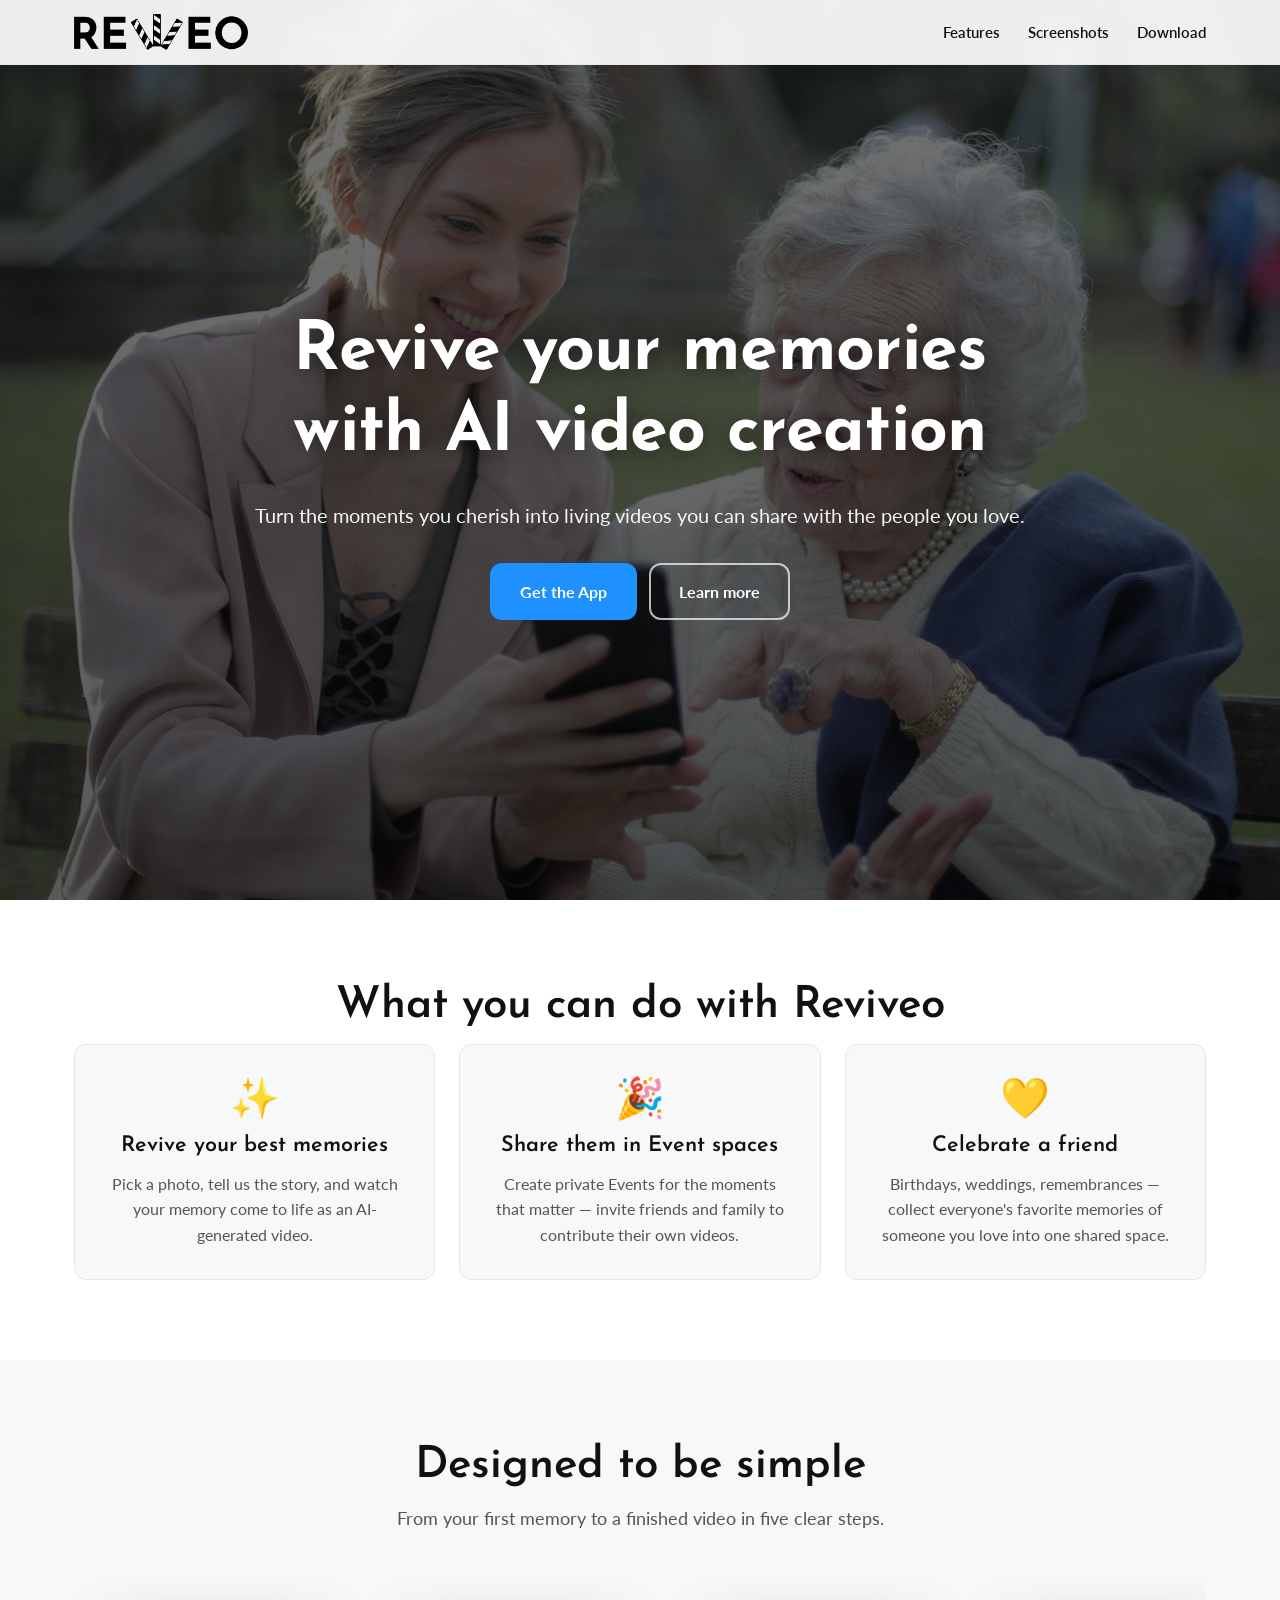
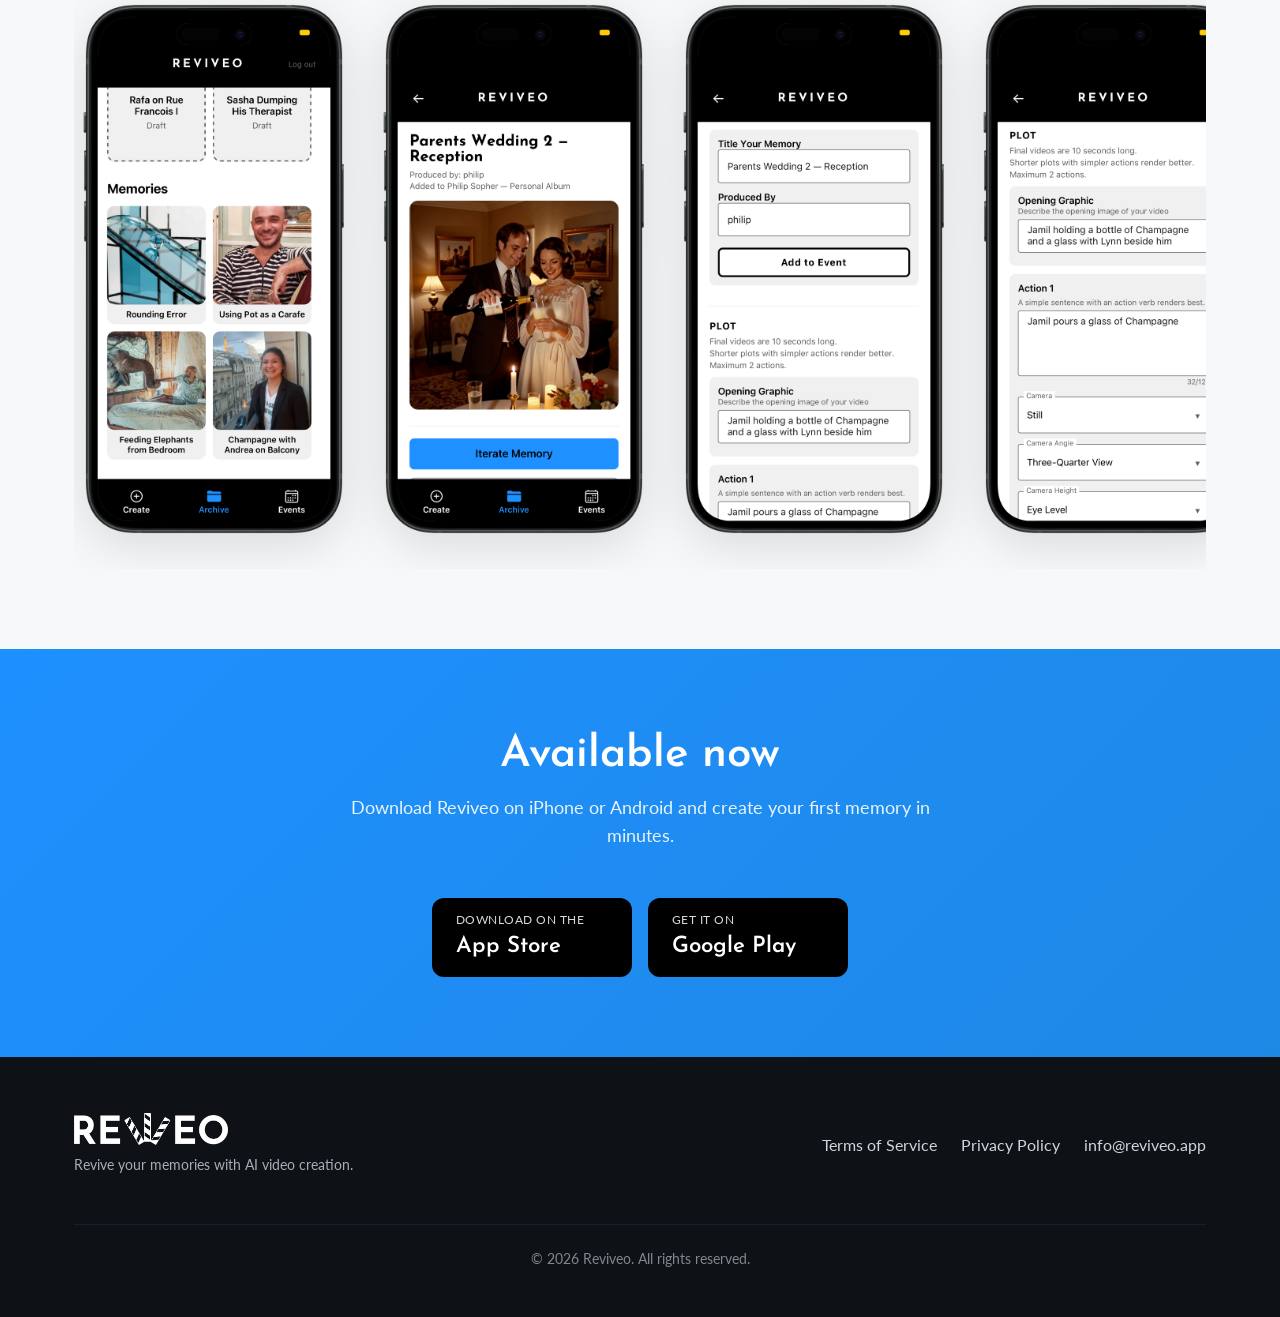
==== index.html @ 284bb41a "Initial site: landing page, Terms of Service, Privacy Policy Hero with 8-image random carousel (10s " ====
<!DOCTYPE html>
<html lang="en">
<head>
  <meta charset="UTF-8" />
  <meta name="viewport" content="width=device-width, initial-scale=1.0" />
  <title>Reviveo — Revive your memories with AI video creation</title>
  <meta name="description" content="Reviveo turns your most treasured memories into AI-generated videos you can share, celebrate, and revisit. Available now on the App Store and Google Play." />
  <meta property="og:title" content="Reviveo — Revive your memories with AI video creation" />
  <meta property="og:description" content="Turn your most treasured memories into AI-generated videos. Share them in Event spaces and celebrate the people who matter." />
  <meta property="og:image" content="https://www.reviveo.app/assets/hero/grandma-bench-2.png" />
  <meta property="og:url" content="https://www.reviveo.app" />
  <meta property="og:type" content="website" />
  <link rel="icon" type="image/png" href="assets/logos/logo-upright-400-t.png" />
  <link rel="preconnect" href="https://fonts.googleapis.com" />
  <link rel="preconnect" href="https://fonts.gstatic.com" crossorigin />
  <link href="https://fonts.googleapis.com/css2?family=Josefin+Sans:wght@400;600;700&family=Lato:wght@300;400;700&display=swap" rel="stylesheet" />
  <link rel="stylesheet" href="styles/main.css" />
</head>
<body>
  <header class="navbar">
    <div class="navbar-inner">
      <a href="/" class="navbar-brand" aria-label="Reviveo home">
        <img src="assets/logos/wordlogo-josefin.png" alt="Reviveo" />
      </a>
      <nav class="navbar-nav" aria-label="Main">
        <a href="#features">Features</a>
        <a href="#screenshots">Screenshots</a>
        <a href="#download">Download</a>
      </nav>
    </div>
  </header>

  <section class="hero" aria-label="Hero">
    <div class="hero-carousel" id="hero-carousel">
      <div class="hero-slide is-active" style="background-image:url('assets/hero/grandma-bench-2.png');"></div>
      <div class="hero-slide" style="background-image:url('assets/hero/grandpa-desk-1.png');"></div>
      <div class="hero-slide" style="background-image:url('assets/hero/glory-days-1.png');"></div>
      <div class="hero-slide" style="background-image:url('assets/hero/friends-watching-phone-2.png');"></div>
      <div class="hero-slide" style="background-image:url('assets/hero/friends-watching-phone-3.png');"></div>
      <div class="hero-slide" style="background-image:url('assets/hero/friends-watching-phone-4.png');"></div>
      <div class="hero-slide" style="background-image:url('assets/hero/friends-watching-phone-5.png');"></div>
      <div class="hero-slide" style="background-image:url('assets/hero/friends-watching-phone-6.png');"></div>
    </div>
    <div class="hero-overlay"></div>
    <div class="hero-content">
      <h1 class="hero-title">Revive your memories with AI video creation</h1>
      <p class="hero-subtitle">Turn the moments you cherish into living videos you can share with the people you love.</p>
      <div class="hero-cta">
        <a href="#download" class="btn btn-primary">Get the App</a>
        <a href="#features" class="btn btn-ghost">Learn more</a>
      </div>
    </div>
  </section>

  <section id="features" class="section features">
    <div class="container">
      <h2 class="section-title">What you can do with Reviveo</h2>
      <ul class="feature-list">
        <li class="feature-card">
          <div class="feature-icon" aria-hidden="true">✨</div>
          <h3>Revive your best memories</h3>
          <p>Pick a photo, tell us the story, and watch your memory come to life as an AI-generated video.</p>
        </li>
        <li class="feature-card">
          <div class="feature-icon" aria-hidden="true">🎉</div>
          <h3>Share them in Event spaces</h3>
          <p>Create private Events for the moments that matter — invite friends and family to contribute their own videos.</p>
        </li>
        <li class="feature-card">
          <div class="feature-icon" aria-hidden="true">💛</div>
          <h3>Celebrate a friend</h3>
          <p>Birthdays, weddings, remembrances — collect everyone's favorite memories of someone you love into one shared space.</p>
        </li>
      </ul>
    </div>
  </section>

  <section id="screenshots" class="section screenshots">
    <div class="container">
      <h2 class="section-title">Designed to be simple</h2>
      <p class="section-lead">From your first memory to a finished video in five clear steps.</p>
      <div class="screenshot-row" aria-label="App screenshots">
        <img src="assets/screenshots/02-archive-memories.png" alt="Archive of finished memories" loading="lazy" />
        <img src="assets/screenshots/06-specific-memory-wedding.png" alt="A specific memory in the archive" loading="lazy" />
        <img src="assets/screenshots/07-step1-title.png" alt="Step 1 — Title your memory" loading="lazy" />
        <img src="assets/screenshots/08-step1-plot.png" alt="Step 1 — Write the plot" loading="lazy" />
        <img src="assets/screenshots/09-step1-characters.png" alt="Step 1 — Add characters" loading="lazy" />
        <img src="assets/screenshots/10-step2-media.png" alt="Step 2 — Add media" loading="lazy" />
        <img src="assets/screenshots/11-step3-style.png" alt="Step 3 — Pick a style" loading="lazy" />
        <img src="assets/screenshots/12-step4-review.png" alt="Step 4 — Review" loading="lazy" />
        <img src="assets/screenshots/13-step4-create.png" alt="Step 4 — Create" loading="lazy" />
        <img src="assets/screenshots/14-step5-success.png" alt="Step 5 — Memory created" loading="lazy" />
        <img src="assets/screenshots/03-events-tab.png" alt="Events tab" loading="lazy" />
        <img src="assets/screenshots/04-inside-event-top.png" alt="Inside an Event" loading="lazy" />
        <img src="assets/screenshots/05-inside-event-videos.png" alt="Inside an Event — videos" loading="lazy" />
        <img src="assets/screenshots/01-archive-drafts.png" alt="Drafts in your archive" loading="lazy" />
      </div>
    </div>
  </section>

  <section id="download" class="section download">
    <div class="container">
      <h2 class="section-title">Available now</h2>
      <p class="section-lead">Download Reviveo on iPhone or Android and create your first memory in minutes.</p>
      <div class="store-buttons">
        <a href="#" class="store-btn" aria-label="Download on the App Store">
          <span class="store-btn-eyebrow">Download on the</span>
          <span class="store-btn-name">App Store</span>
        </a>
        <a href="#" class="store-btn" aria-label="Get it on Google Play">
          <span class="store-btn-eyebrow">Get it on</span>
          <span class="store-btn-name">Google Play</span>
        </a>
      </div>
    </div>
  </section>

  <footer class="footer">
    <div class="container footer-inner">
      <div class="footer-brand">
        <img src="assets/logos/wordlogo-josefin.png" alt="Reviveo" class="footer-logo" />
        <p class="footer-tag">Revive your memories with AI video creation.</p>
      </div>
      <div class="footer-links">
        <a href="terms.html">Terms of Service</a>
        <a href="privacy.html">Privacy Policy</a>
        <a href="mailto:info@reviveo.app">info@reviveo.app</a>
      </div>
      <p class="footer-copy">&copy; <span id="footer-year">2026</span> Reviveo. All rights reserved.</p>
    </div>
  </footer>

  <script src="scripts/carousel.js" defer></script>
</body>
</html>
---- styles/main.css ----
/* ─── Tokens ─────────────────────────────────────────────────────────────── */
:root {
  --color-primary: dodgerblue;
  --color-primary-dark: #1e88e5;
  --color-secondary: #f06292;
  --color-text: #111111;
  --color-muted: #555555;
  --color-bg: #ffffff;
  --color-bg-soft: #f7f8fa;
  --color-border: #e5e7eb;
  --font-body: 'Lato', 'Open Sans', 'Oxygen', 'Raleway', Arial, sans-serif;
  --font-display: 'Josefin Sans', 'Lato', sans-serif;
  --radius: 12px;
  --shadow-sm: 0 1px 2px rgba(0,0,0,.05);
  --shadow-md: 0 8px 24px rgba(0,0,0,.08);
  --max-width: 1180px;
}

/* ─── Reset ──────────────────────────────────────────────────────────────── */
*,
*::before,
*::after {
  box-sizing: border-box;
}
html {
  scroll-behavior: smooth;
}
body {
  margin: 0;
  font-family: var(--font-body);
  font-size: 16px;
  line-height: 1.6;
  color: var(--color-text);
  background: var(--color-bg);
  -webkit-font-smoothing: antialiased;
}
img {
  max-width: 100%;
  display: block;
}
a {
  color: var(--color-primary);
  text-decoration: none;
}
a:hover {
  text-decoration: underline;
}
h1, h2, h3 {
  font-family: var(--font-display);
  font-weight: 600;
  margin: 0 0 .5em;
  line-height: 1.2;
}

/* ─── Layout ─────────────────────────────────────────────────────────────── */
.container {
  width: 100%;
  max-width: var(--max-width);
  margin: 0 auto;
  padding: 0 24px;
}
.section {
  padding: 80px 0;
}
.section-title {
  font-size: clamp(2rem, 4vw, 2.75rem);
  text-align: center;
  margin-bottom: .25em;
}
.section-lead {
  text-align: center;
  font-size: 1.125rem;
  color: var(--color-muted);
  max-width: 640px;
  margin: 0 auto 48px;
}

/* ─── Navbar ─────────────────────────────────────────────────────────────── */
.navbar {
  position: fixed;
  inset: 0 0 auto 0;
  z-index: 50;
  background: rgba(255,255,255,.92);
  backdrop-filter: saturate(180%) blur(8px);
  border-bottom: 1px solid var(--color-border);
}
.navbar-inner {
  max-width: var(--max-width);
  margin: 0 auto;
  padding: 14px 24px;
  display: flex;
  align-items: center;
  justify-content: space-between;
  gap: 24px;
}
.navbar-brand img {
  height: 36px;
  width: auto;
}
.navbar-nav {
  display: flex;
  gap: 28px;
}
.navbar-nav a {
  color: var(--color-text);
  font-weight: 600;
  font-size: .95rem;
}
.navbar-nav a:hover {
  color: var(--color-primary);
  text-decoration: none;
}
@media (max-width: 600px) {
  .navbar-nav { gap: 16px; }
  .navbar-nav a { font-size: .85rem; }
  .navbar-brand img { height: 28px; }
}

/* ─── Hero ───────────────────────────────────────────────────────────────── */
.hero {
  position: relative;
  min-height: 100vh;
  display: flex;
  align-items: center;
  justify-content: center;
  overflow: hidden;
  color: #fff;
  text-align: center;
  padding: 96px 24px 64px;
}
.hero-carousel {
  position: absolute;
  inset: 0;
  z-index: 0;
}
.hero-slide {
  position: absolute;
  inset: 0;
  background-size: cover;
  background-position: center;
  background-repeat: no-repeat;
  opacity: 0;
  transition: opacity 1.2s ease-in-out;
}
.hero-slide.is-active {
  opacity: 1;
}
.hero-overlay {
  position: absolute;
  inset: 0;
  z-index: 1;
  background: linear-gradient(180deg, rgba(0,0,0,.55) 0%, rgba(0,0,0,.65) 100%);
}
.hero-content {
  position: relative;
  z-index: 2;
  max-width: 820px;
}
.hero-title {
  font-family: var(--font-display);
  font-size: clamp(2.25rem, 6vw, 4.25rem);
  font-weight: 700;
  letter-spacing: -.01em;
  margin: 0 0 24px;
  text-shadow: 0 2px 24px rgba(0,0,0,.5);
}
.hero-subtitle {
  font-size: clamp(1rem, 2vw, 1.25rem);
  margin: 0 0 32px;
  opacity: .95;
}
.hero-cta {
  display: flex;
  gap: 12px;
  justify-content: center;
  flex-wrap: wrap;
}

/* ─── Buttons ────────────────────────────────────────────────────────────── */
.btn {
  display: inline-block;
  padding: 14px 28px;
  border-radius: var(--radius);
  font-weight: 700;
  font-size: 1rem;
  border: 2px solid transparent;
  cursor: pointer;
  transition: transform .15s ease, background .15s ease, color .15s ease;
}
.btn:hover {
  text-decoration: none;
  transform: translateY(-1px);
}
.btn-primary {
  background: var(--color-primary);
  color: #fff;
}
.btn-primary:hover {
  background: var(--color-primary-dark);
}
.btn-ghost {
  background: transparent;
  color: #fff;
  border-color: rgba(255,255,255,.7);
}
.btn-ghost:hover {
  background: rgba(255,255,255,.1);
}

/* ─── Features ───────────────────────────────────────────────────────────── */
.features {
  background: var(--color-bg);
}
.feature-list {
  list-style: none;
  padding: 0;
  margin: 0;
  display: grid;
  grid-template-columns: repeat(auto-fit, minmax(260px, 1fr));
  gap: 24px;
}
.feature-card {
  background: var(--color-bg-soft);
  border: 1px solid var(--color-border);
  border-radius: var(--radius);
  padding: 32px 28px;
  text-align: center;
  transition: transform .2s ease, box-shadow .2s ease;
}
.feature-card:hover {
  transform: translateY(-2px);
  box-shadow: var(--shadow-md);
}
.feature-icon {
  font-size: 2.5rem;
  line-height: 1;
  margin-bottom: 16px;
}
.feature-card h3 {
  font-size: 1.35rem;
  margin-bottom: 12px;
}
.feature-card p {
  color: var(--color-muted);
  margin: 0;
}

/* ─── Screenshots ────────────────────────────────────────────────────────── */
.screenshots {
  background: var(--color-bg-soft);
}
.screenshot-row {
  display: flex;
  gap: 20px;
  overflow-x: auto;
  padding: 12px 4px 24px;
  scroll-snap-type: x mandatory;
  -webkit-overflow-scrolling: touch;
}
.screenshot-row img {
  flex: 0 0 auto;
  width: clamp(220px, 30vw, 280px);
  height: auto;
  scroll-snap-align: start;
  border-radius: 24px;
  filter: drop-shadow(0 12px 24px rgba(0,0,0,.12));
}

/* ─── Download ───────────────────────────────────────────────────────────── */
.download {
  background: linear-gradient(135deg, dodgerblue 0%, #1e88e5 100%);
  color: #fff;
}
.download .section-title,
.download .section-lead {
  color: #fff;
}
.download .section-lead {
  opacity: .9;
}
.store-buttons {
  display: flex;
  gap: 16px;
  justify-content: center;
  flex-wrap: wrap;
}
.store-btn {
  display: inline-flex;
  flex-direction: column;
  align-items: flex-start;
  background: #000;
  color: #fff;
  padding: 12px 24px;
  border-radius: var(--radius);
  min-width: 200px;
  transition: transform .15s ease, background .15s ease;
}
.store-btn:hover {
  background: #1a1a1a;
  transform: translateY(-1px);
  text-decoration: none;
}
.store-btn-eyebrow {
  font-size: .75rem;
  text-transform: uppercase;
  letter-spacing: .04em;
  opacity: .85;
}
.store-btn-name {
  font-family: var(--font-display);
  font-size: 1.4rem;
  font-weight: 600;
}

/* ─── Footer ─────────────────────────────────────────────────────────────── */
.footer {
  background: #0e1116;
  color: #d1d5db;
  padding: 56px 0 32px;
}
.footer a {
  color: #d1d5db;
}
.footer-inner {
  display: flex;
  flex-wrap: wrap;
  gap: 24px;
  align-items: center;
  justify-content: space-between;
}
.footer-brand {
  flex: 1 1 240px;
}
.footer-logo {
  height: 32px;
  width: auto;
  filter: brightness(0) invert(1);
  margin-bottom: 8px;
}
.footer-tag {
  margin: 0;
  font-size: .9rem;
  opacity: .8;
}
.footer-links {
  display: flex;
  gap: 24px;
  flex-wrap: wrap;
}
.footer-links a:hover {
  color: #fff;
}
.footer-copy {
  flex: 1 1 100%;
  text-align: center;
  font-size: .85rem;
  opacity: .6;
  margin-top: 24px;
  border-top: 1px solid #1f2937;
  padding-top: 24px;
}

/* ─── Legal pages ────────────────────────────────────────────────────────── */
.legal {
  padding-top: 120px;
  padding-bottom: 80px;
  background: var(--color-bg);
}
.legal-content {
  max-width: 760px;
  margin: 0 auto;
  padding: 0 24px;
}
.legal-content h1 {
  font-size: clamp(2rem, 4vw, 2.5rem);
  margin-bottom: 8px;
}
.legal-content .legal-meta {
  color: var(--color-muted);
  margin-bottom: 32px;
  font-size: .95rem;
}
.legal-content h2 {
  font-size: 1.5rem;
  margin-top: 36px;
  margin-bottom: 12px;
}
.legal-content h3 {
  font-size: 1.15rem;
  margin-top: 24px;
  margin-bottom: 8px;
  font-weight: 600;
}
.legal-content p,
.legal-content li {
  font-size: 1rem;
  line-height: 1.7;
  color: #1f2937;
}
.legal-content ul {
  padding-left: 24px;
}
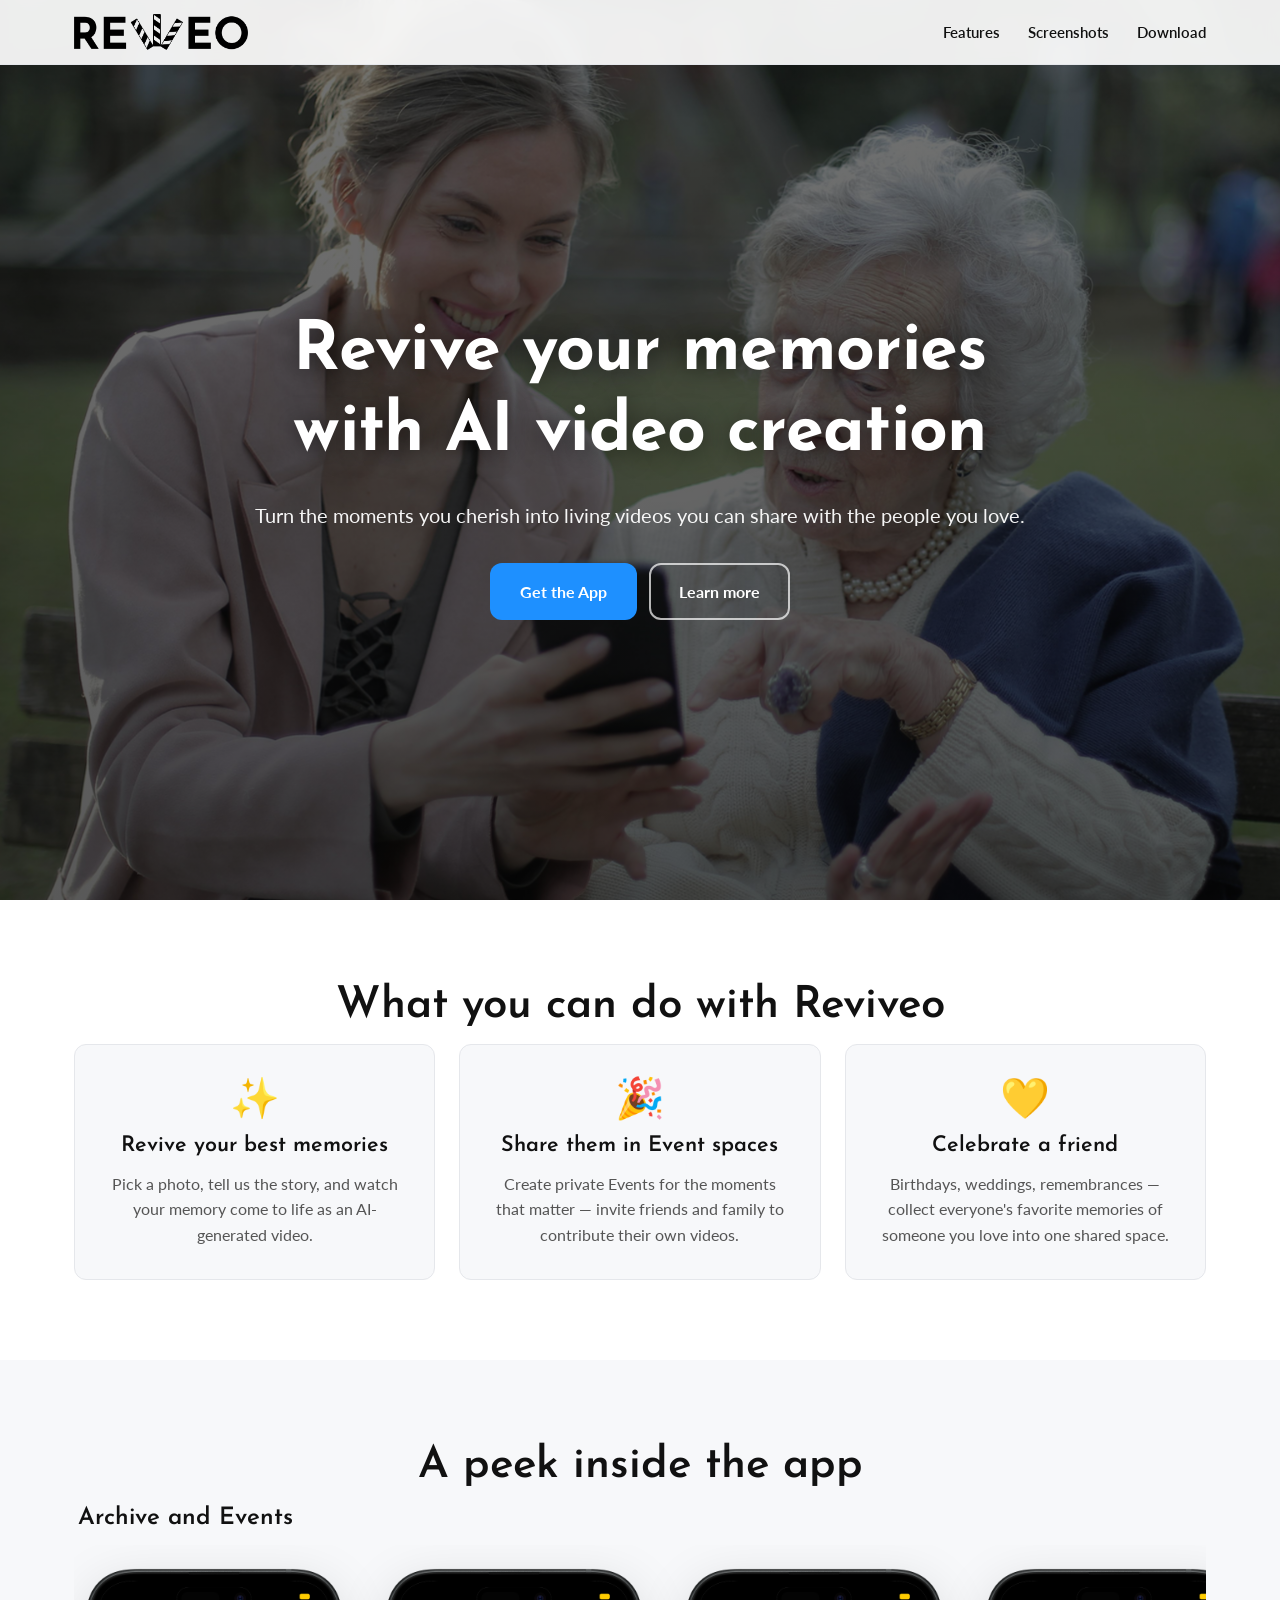
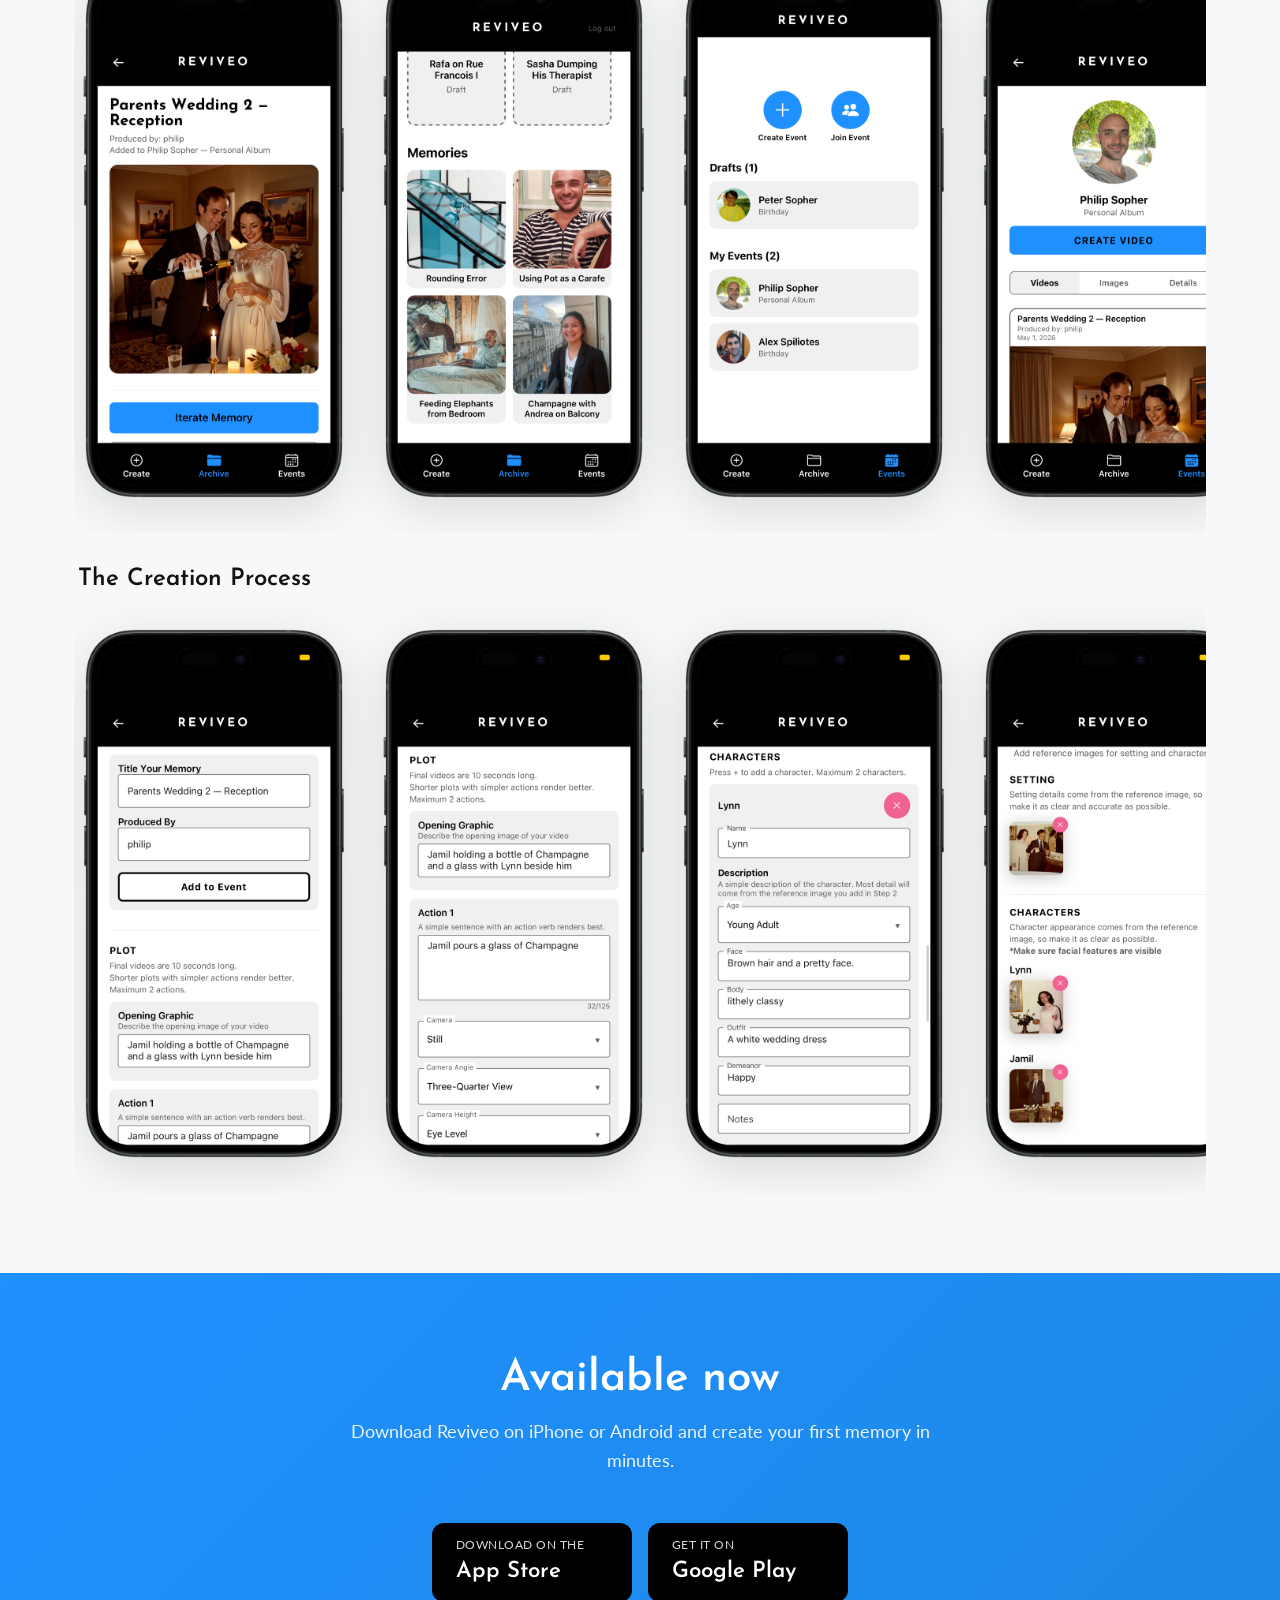
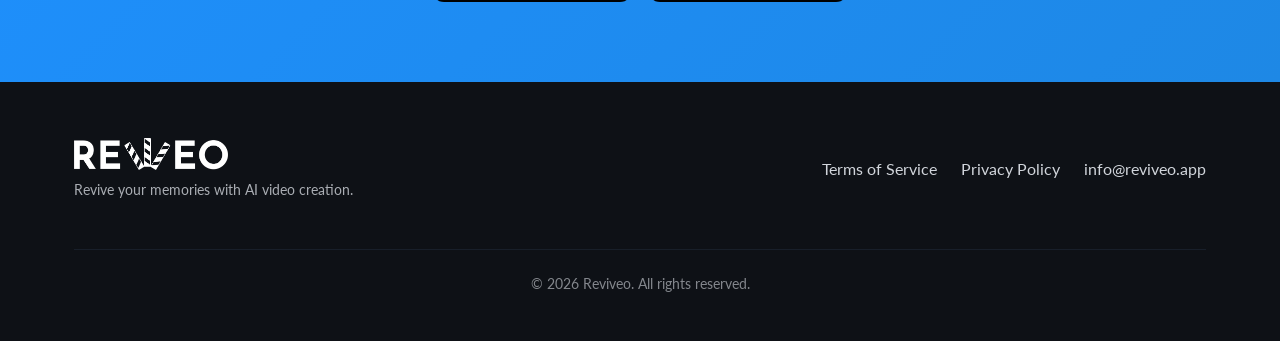
==== commit 89a4ee2a: "Split screenshots into two titled rows Top row "Archive and Events" (5 shots), bottom row "The Creat" ====
--- a/index.html
+++ b/index.html
@@ -10,7 +10,7 @@
   <meta property="og:image" content="https://www.reviveo.app/assets/hero/grandma-bench-2.png" />
   <meta property="og:url" content="https://www.reviveo.app" />
   <meta property="og:type" content="website" />
-  <link rel="icon" type="image/png" href="assets/logos/logo-upright-400-t.png" />
+  <link rel="icon" type="image/png" href="assets/logos/favicon.png" />
   <link rel="preconnect" href="https://fonts.googleapis.com" />
   <link rel="preconnect" href="https://fonts.gstatic.com" crossorigin />
   <link href="https://fonts.googleapis.com/css2?family=Josefin+Sans:wght@400;600;700&family=Lato:wght@300;400;700&display=swap" rel="stylesheet" />
@@ -77,11 +77,19 @@
 
   <section id="screenshots" class="section screenshots">
     <div class="container">
-      <h2 class="section-title">Designed to be simple</h2>
-      <p class="section-lead">From your first memory to a finished video in five clear steps.</p>
-      <div class="screenshot-row" aria-label="App screenshots">
+      <h2 class="section-title">A peek inside the app</h2>
+
+      <h3 class="screenshot-row-title">Archive and Events</h3>
+      <div class="screenshot-row" aria-label="Archive and Events screenshots">
+        <img src="assets/screenshots/06-specific-memory-wedding.png" alt="A specific memory in the archive" loading="lazy" />
         <img src="assets/screenshots/02-archive-memories.png" alt="Archive of finished memories" loading="lazy" />
-        <img src="assets/screenshots/06-specific-memory-wedding.png" alt="A specific memory in the archive" loading="lazy" />
+        <img src="assets/screenshots/03-events-tab.png" alt="Events tab" loading="lazy" />
+        <img src="assets/screenshots/04-inside-event-top.png" alt="Inside an Event" loading="lazy" />
+        <img src="assets/screenshots/05-inside-event-videos.png" alt="Inside an Event — videos" loading="lazy" />
+      </div>
+
+      <h3 class="screenshot-row-title">The Creation Process</h3>
+      <div class="screenshot-row" aria-label="Creation process screenshots">
         <img src="assets/screenshots/07-step1-title.png" alt="Step 1 — Title your memory" loading="lazy" />
         <img src="assets/screenshots/08-step1-plot.png" alt="Step 1 — Write the plot" loading="lazy" />
         <img src="assets/screenshots/09-step1-characters.png" alt="Step 1 — Add characters" loading="lazy" />
@@ -90,9 +98,6 @@
         <img src="assets/screenshots/12-step4-review.png" alt="Step 4 — Review" loading="lazy" />
         <img src="assets/screenshots/13-step4-create.png" alt="Step 4 — Create" loading="lazy" />
         <img src="assets/screenshots/14-step5-success.png" alt="Step 5 — Memory created" loading="lazy" />
-        <img src="assets/screenshots/03-events-tab.png" alt="Events tab" loading="lazy" />
-        <img src="assets/screenshots/04-inside-event-top.png" alt="Inside an Event" loading="lazy" />
-        <img src="assets/screenshots/05-inside-event-videos.png" alt="Inside an Event — videos" loading="lazy" />
         <img src="assets/screenshots/01-archive-drafts.png" alt="Drafts in your archive" loading="lazy" />
       </div>
     </div>
--- a/styles/main.css
+++ b/styles/main.css
@@ -249,6 +249,15 @@
 .screenshots {
   background: var(--color-bg-soft);
 }
+.screenshot-row-title {
+  margin: 32px 4px 12px;
+  font-size: 1.5rem;
+  font-weight: 600;
+  color: var(--color-text);
+}
+.screenshot-row-title:first-of-type {
+  margin-top: 8px;
+}
 .screenshot-row {
   display: flex;
   gap: 20px;
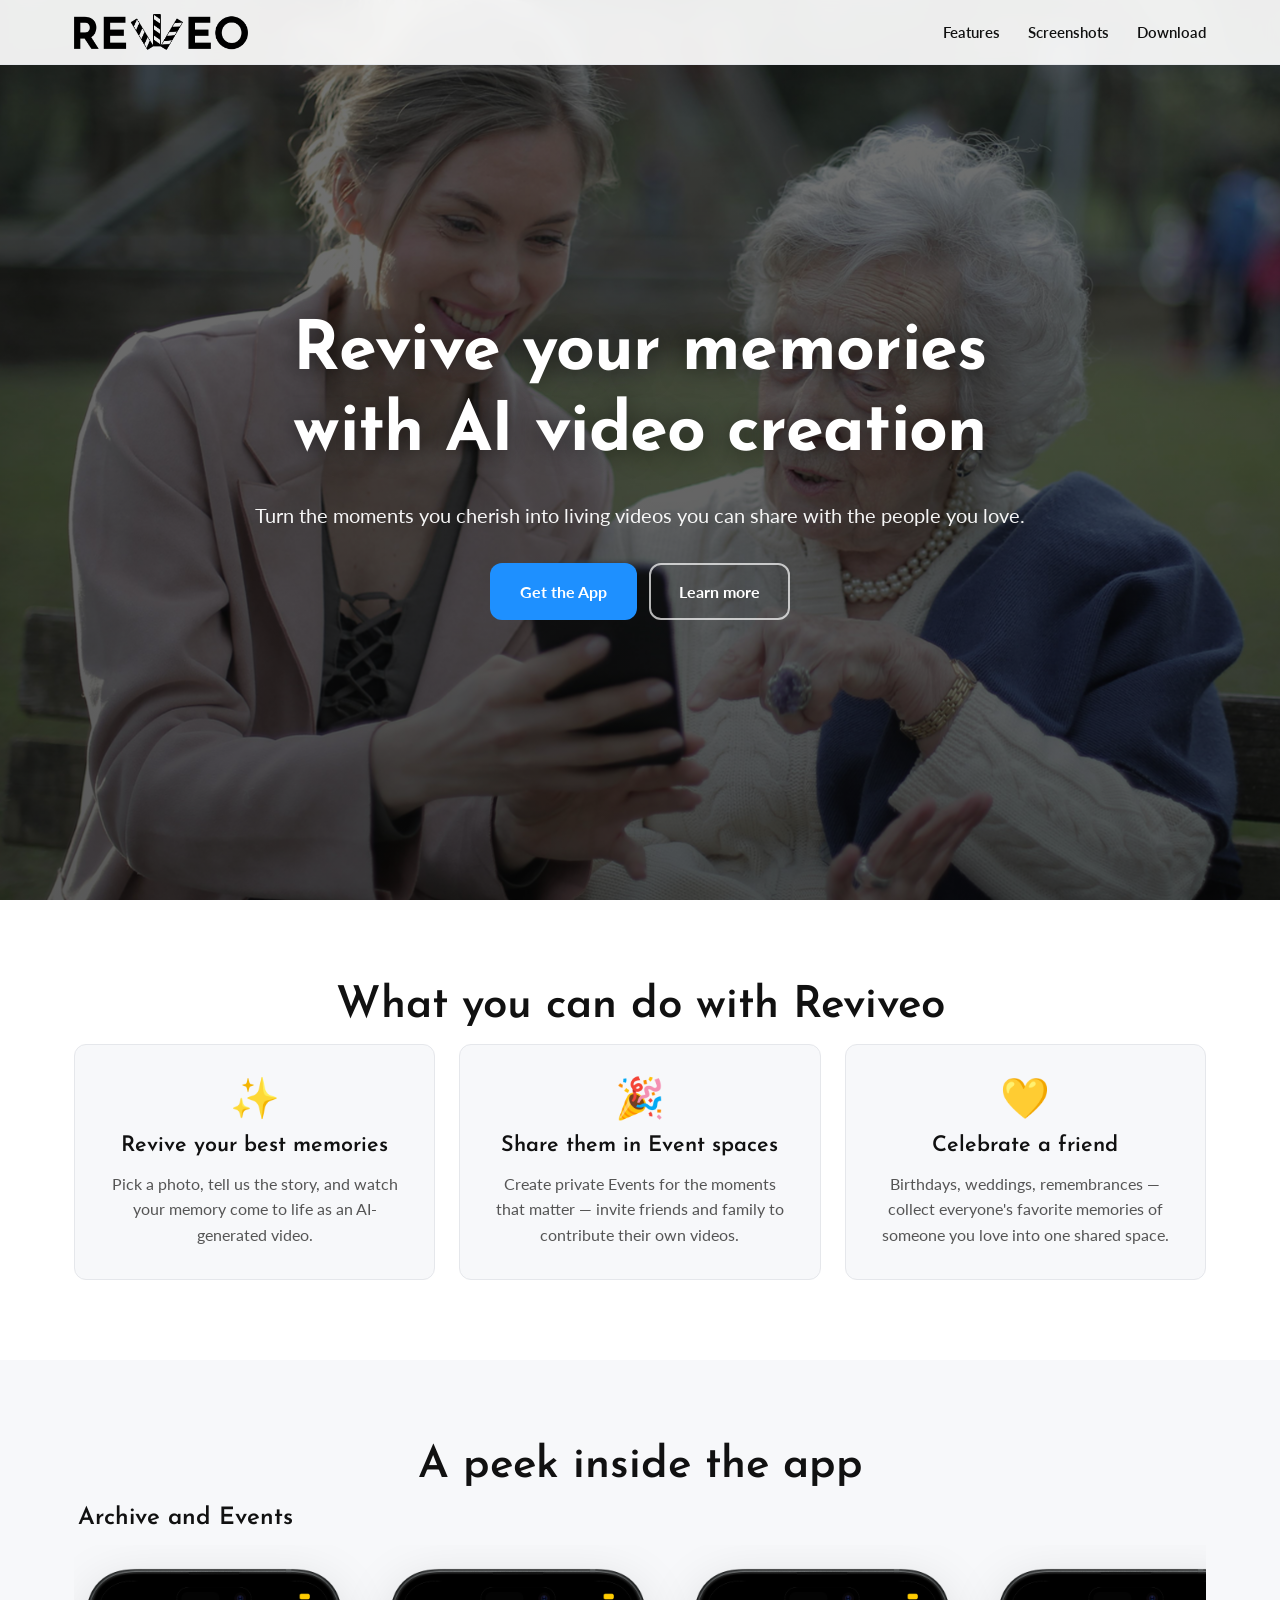
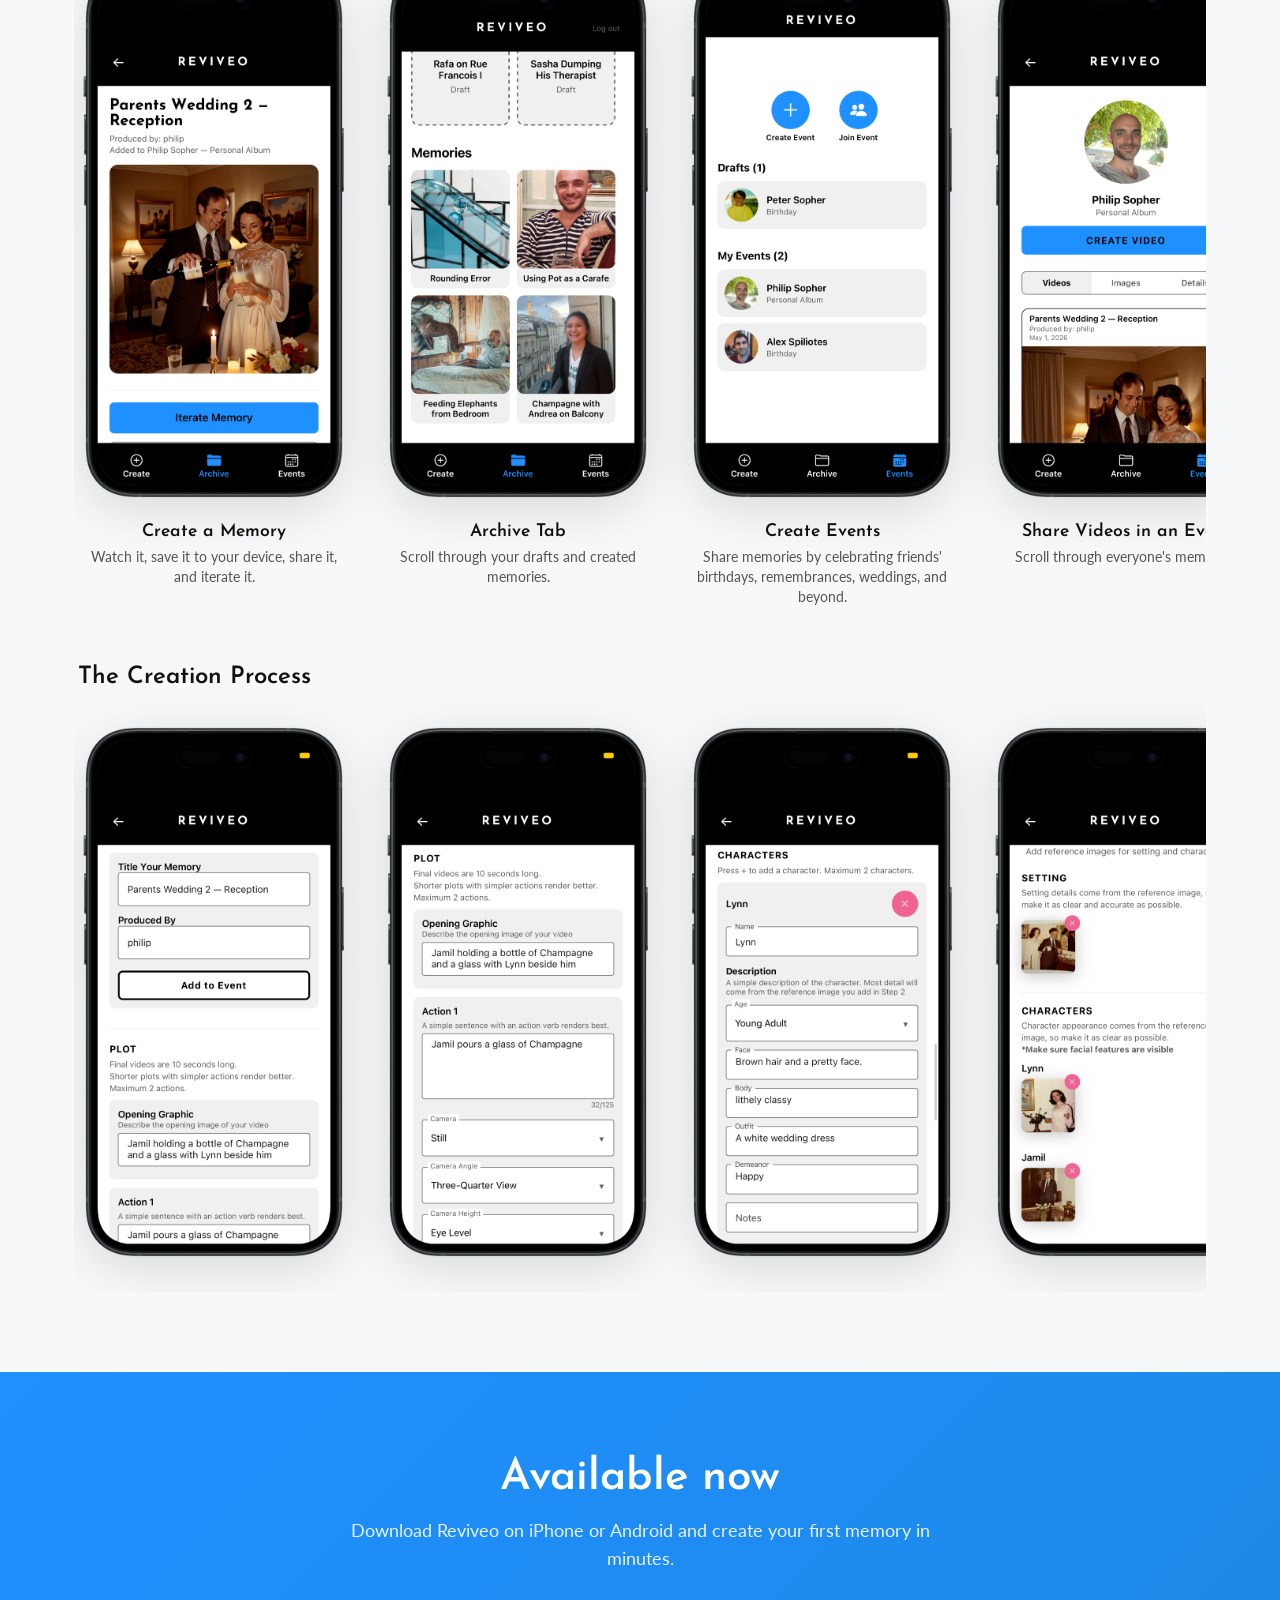
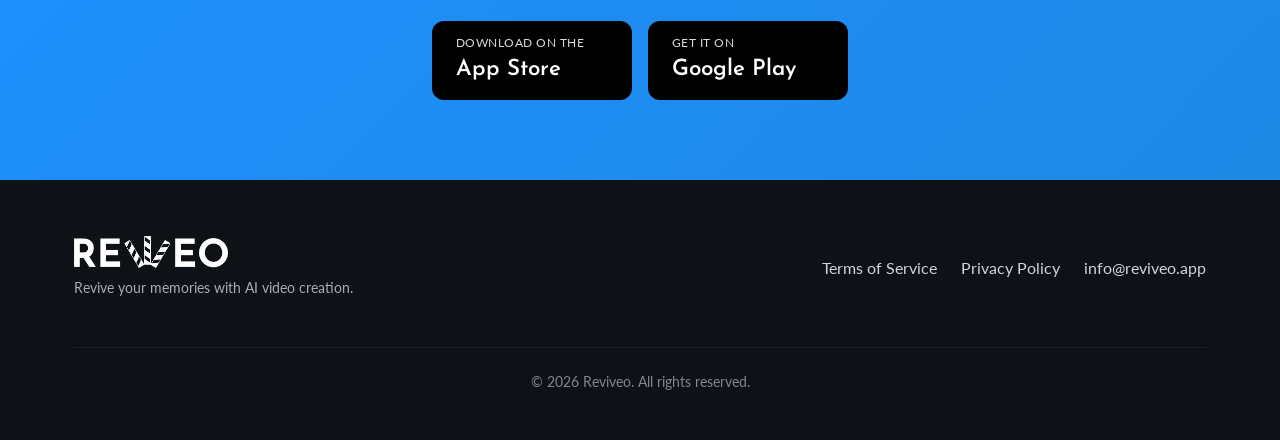
==== commit 67d0f8a4: "Add captions and subcaptions to Archive and Events screenshots Co-Authored-By: Claude Opus 4.7 (1M c" ====
--- a/index.html
+++ b/index.html
@@ -81,11 +81,41 @@
 
       <h3 class="screenshot-row-title">Archive and Events</h3>
       <div class="screenshot-row" aria-label="Archive and Events screenshots">
-        <img src="assets/screenshots/06-specific-memory-wedding.png" alt="A specific memory in the archive" loading="lazy" />
-        <img src="assets/screenshots/02-archive-memories.png" alt="Archive of finished memories" loading="lazy" />
-        <img src="assets/screenshots/03-events-tab.png" alt="Events tab" loading="lazy" />
-        <img src="assets/screenshots/04-inside-event-top.png" alt="Inside an Event" loading="lazy" />
-        <img src="assets/screenshots/05-inside-event-videos.png" alt="Inside an Event — videos" loading="lazy" />
+        <figure class="screenshot-card">
+          <img src="assets/screenshots/06-specific-memory-wedding.png" alt="A specific memory in the archive" loading="lazy" />
+          <figcaption>
+            <span class="screenshot-caption">Create a Memory</span>
+            <span class="screenshot-subcaption">Watch it, save it to your device, share it, and iterate it.</span>
+          </figcaption>
+        </figure>
+        <figure class="screenshot-card">
+          <img src="assets/screenshots/02-archive-memories.png" alt="Archive of finished memories" loading="lazy" />
+          <figcaption>
+            <span class="screenshot-caption">Archive Tab</span>
+            <span class="screenshot-subcaption">Scroll through your drafts and created memories.</span>
+          </figcaption>
+        </figure>
+        <figure class="screenshot-card">
+          <img src="assets/screenshots/03-events-tab.png" alt="Events tab" loading="lazy" />
+          <figcaption>
+            <span class="screenshot-caption">Create Events</span>
+            <span class="screenshot-subcaption">Share memories by celebrating friends' birthdays, remembrances, weddings, and beyond.</span>
+          </figcaption>
+        </figure>
+        <figure class="screenshot-card">
+          <img src="assets/screenshots/04-inside-event-top.png" alt="Inside an Event" loading="lazy" />
+          <figcaption>
+            <span class="screenshot-caption">Share Videos in an Event</span>
+            <span class="screenshot-subcaption">Scroll through everyone's memories.</span>
+          </figcaption>
+        </figure>
+        <figure class="screenshot-card">
+          <img src="assets/screenshots/05-inside-event-videos.png" alt="Inside an Event — videos" loading="lazy" />
+          <figcaption>
+            <span class="screenshot-caption">Like and Comment</span>
+            <span class="screenshot-subcaption">And, of course, laugh and cry.</span>
+          </figcaption>
+        </figure>
       </div>
 
       <h3 class="screenshot-row-title">The Creation Process</h3>
--- a/styles/main.css
+++ b/styles/main.css
@@ -260,13 +260,14 @@
 }
 .screenshot-row {
   display: flex;
-  gap: 20px;
+  gap: 24px;
   overflow-x: auto;
   padding: 12px 4px 24px;
   scroll-snap-type: x mandatory;
   -webkit-overflow-scrolling: touch;
-}
-.screenshot-row img {
+  align-items: flex-start;
+}
+.screenshot-row > img {
   flex: 0 0 auto;
   width: clamp(220px, 30vw, 280px);
   height: auto;
@@ -274,6 +275,40 @@
   border-radius: 24px;
   filter: drop-shadow(0 12px 24px rgba(0,0,0,.12));
 }
+.screenshot-card {
+  flex: 0 0 auto;
+  width: clamp(220px, 30vw, 280px);
+  margin: 0;
+  display: flex;
+  flex-direction: column;
+  gap: 12px;
+  scroll-snap-align: start;
+}
+.screenshot-card img {
+  width: 100%;
+  height: auto;
+  border-radius: 24px;
+  filter: drop-shadow(0 12px 24px rgba(0,0,0,.12));
+}
+.screenshot-card figcaption {
+  display: flex;
+  flex-direction: column;
+  gap: 4px;
+  text-align: center;
+  padding: 0 4px;
+}
+.screenshot-caption {
+  font-family: var(--font-display);
+  font-size: 1.1rem;
+  font-weight: 600;
+  color: var(--color-text);
+  line-height: 1.25;
+}
+.screenshot-subcaption {
+  font-size: .9rem;
+  line-height: 1.4;
+  color: var(--color-muted);
+}
 
 /* ─── Download ───────────────────────────────────────────────────────────── */
 .download {
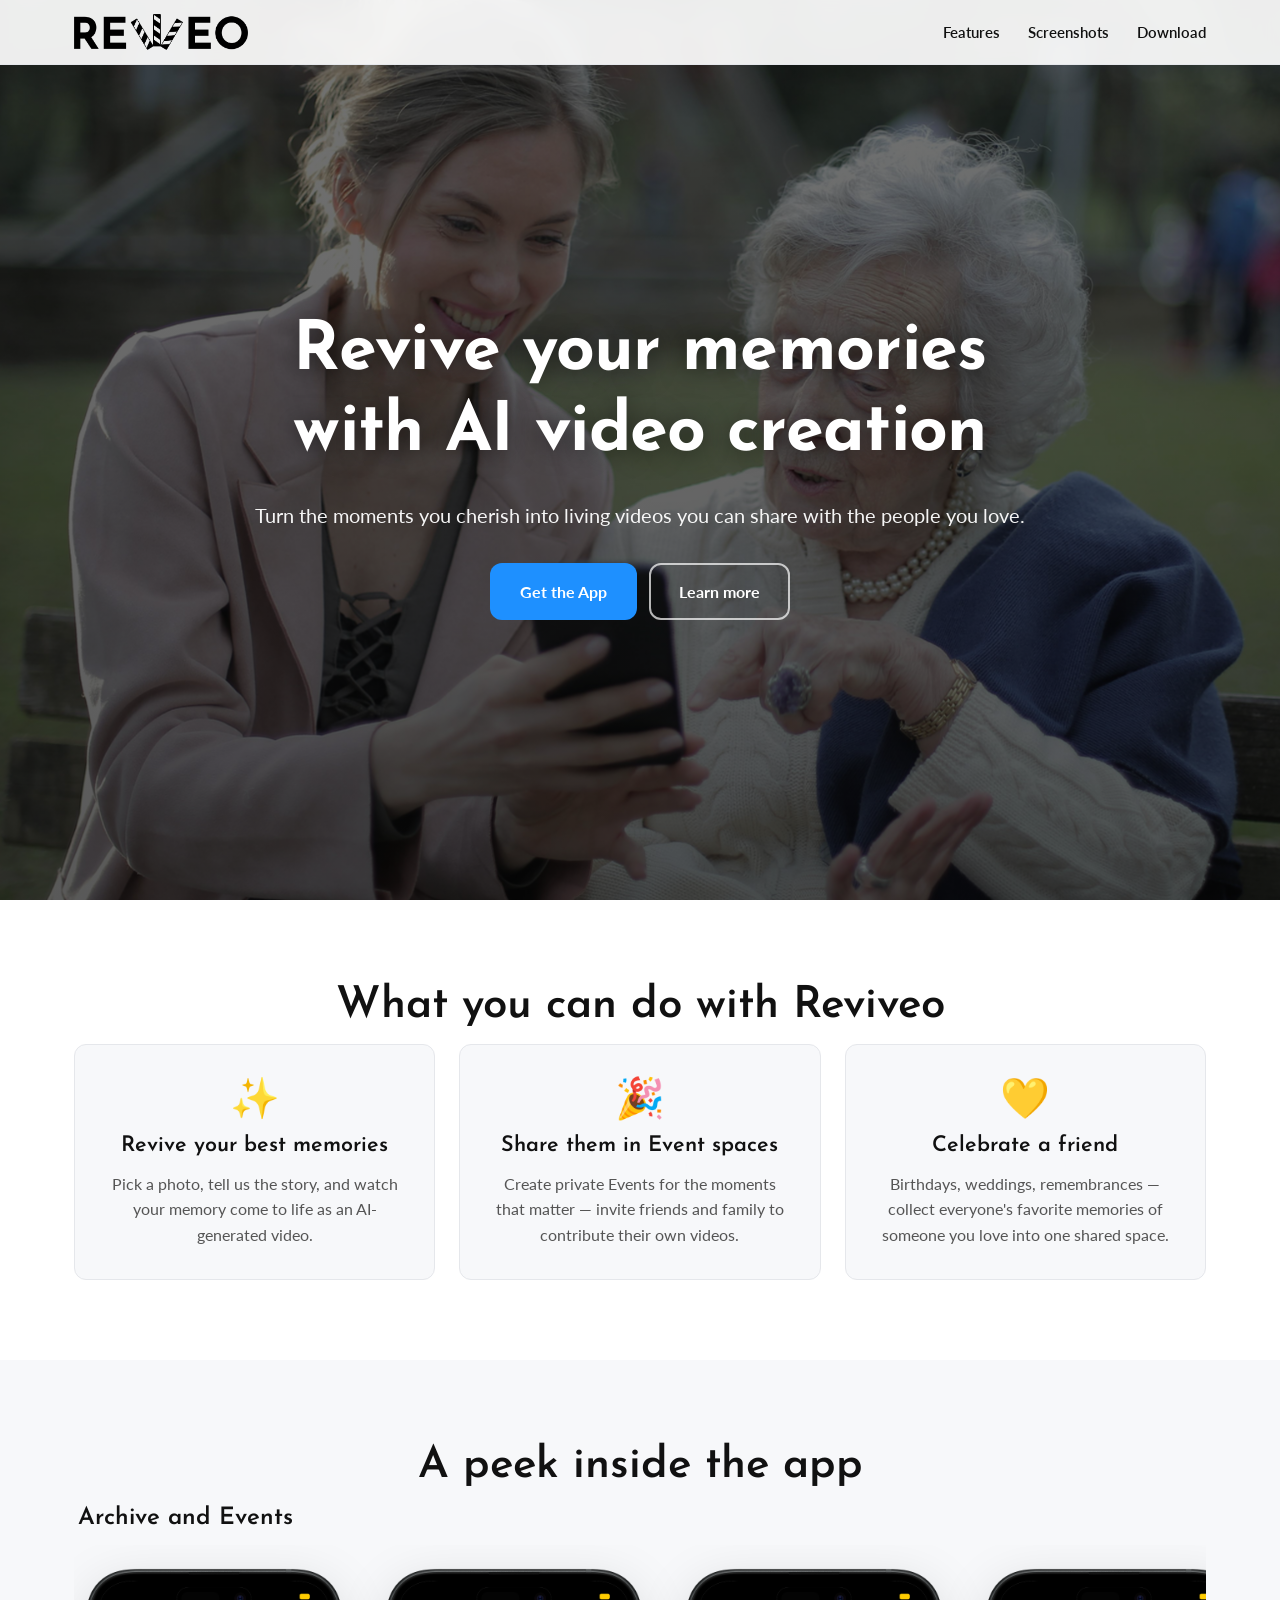
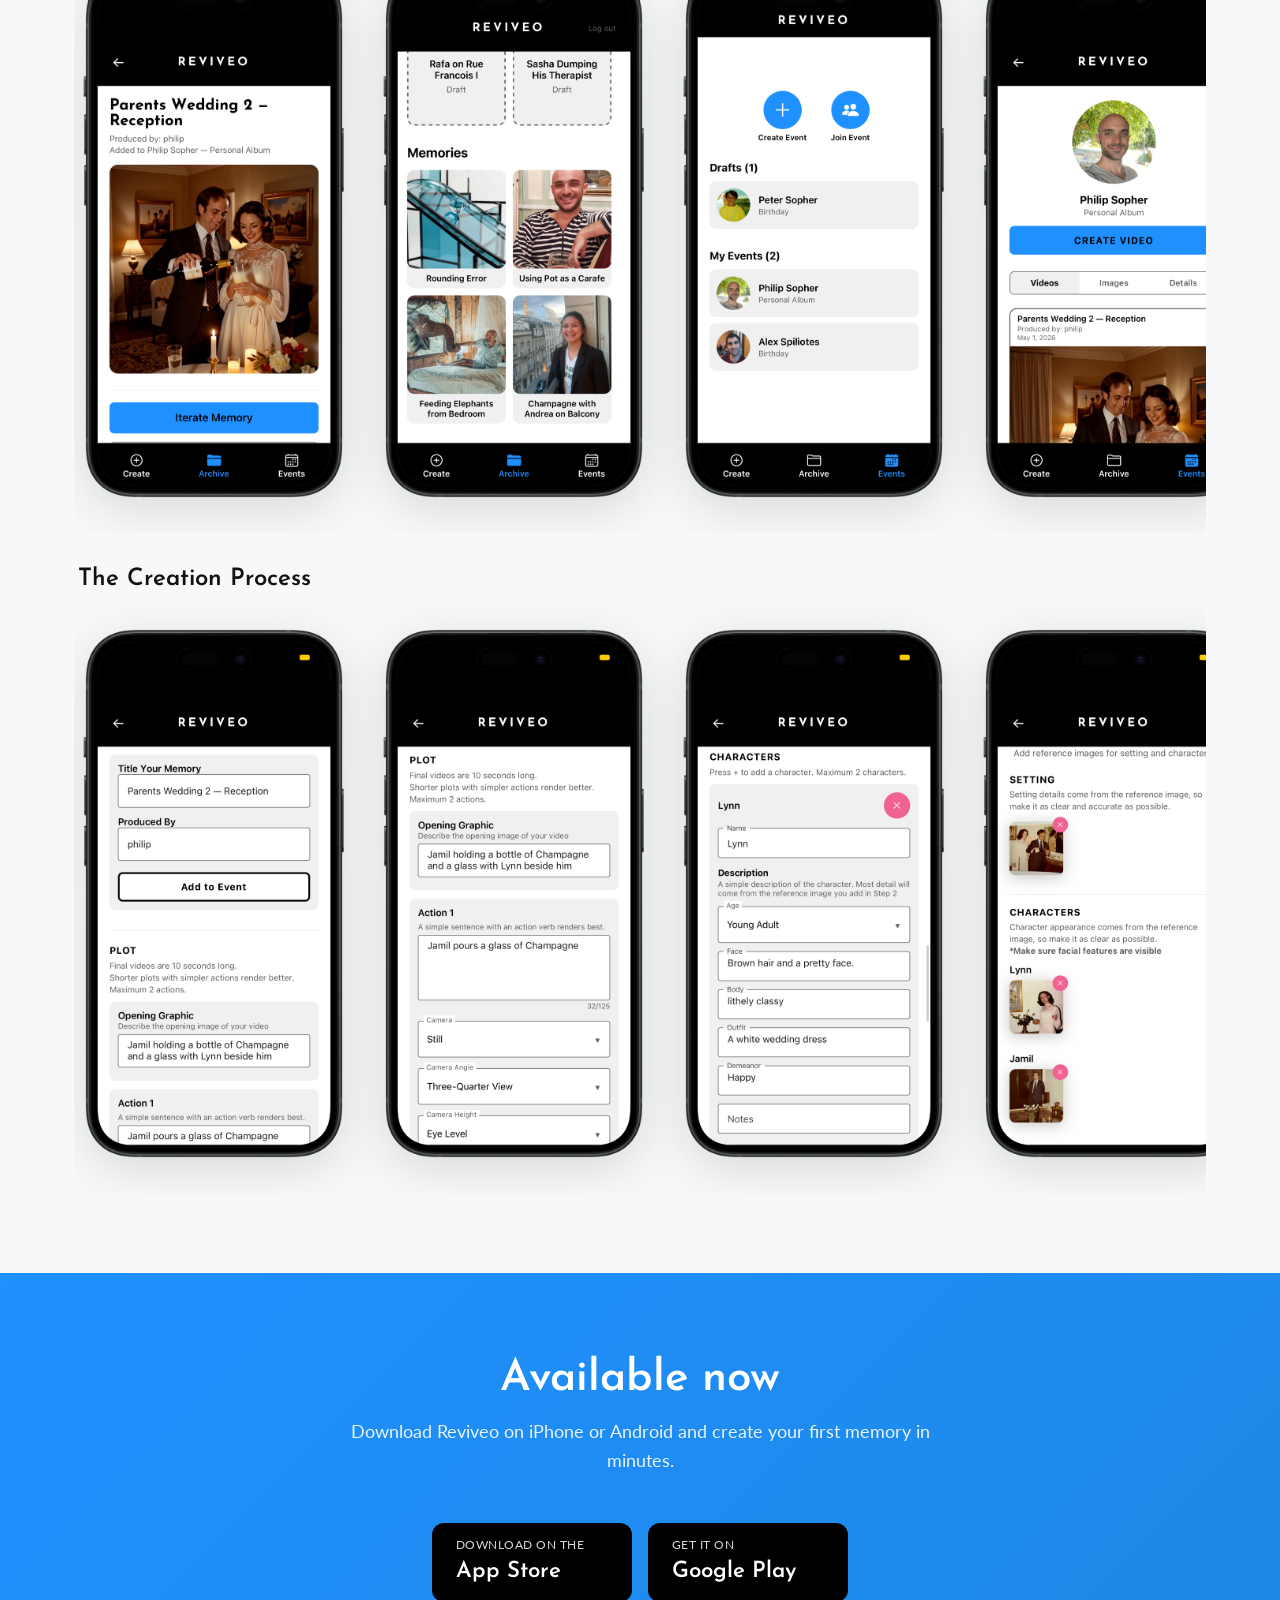
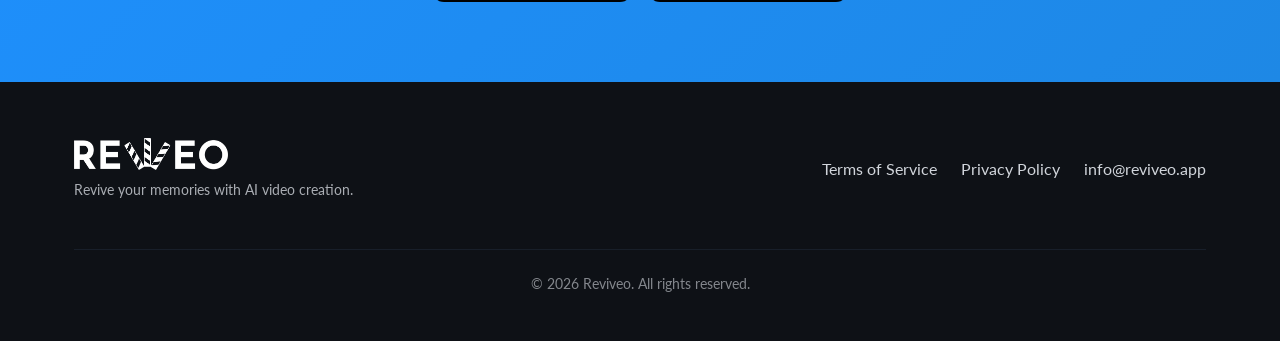
==== commit a08fa262: "Revert screenshot captions; keep the bare-image rows Co-Authored-By: Claude Opus 4.7 (1M context) <n" ====
--- a/index.html
+++ b/index.html
@@ -81,41 +81,11 @@
 
       <h3 class="screenshot-row-title">Archive and Events</h3>
       <div class="screenshot-row" aria-label="Archive and Events screenshots">
-        <figure class="screenshot-card">
-          <img src="assets/screenshots/06-specific-memory-wedding.png" alt="A specific memory in the archive" loading="lazy" />
-          <figcaption>
-            <span class="screenshot-caption">Create a Memory</span>
-            <span class="screenshot-subcaption">Watch it, save it to your device, share it, and iterate it.</span>
-          </figcaption>
-        </figure>
-        <figure class="screenshot-card">
-          <img src="assets/screenshots/02-archive-memories.png" alt="Archive of finished memories" loading="lazy" />
-          <figcaption>
-            <span class="screenshot-caption">Archive Tab</span>
-            <span class="screenshot-subcaption">Scroll through your drafts and created memories.</span>
-          </figcaption>
-        </figure>
-        <figure class="screenshot-card">
-          <img src="assets/screenshots/03-events-tab.png" alt="Events tab" loading="lazy" />
-          <figcaption>
-            <span class="screenshot-caption">Create Events</span>
-            <span class="screenshot-subcaption">Share memories by celebrating friends' birthdays, remembrances, weddings, and beyond.</span>
-          </figcaption>
-        </figure>
-        <figure class="screenshot-card">
-          <img src="assets/screenshots/04-inside-event-top.png" alt="Inside an Event" loading="lazy" />
-          <figcaption>
-            <span class="screenshot-caption">Share Videos in an Event</span>
-            <span class="screenshot-subcaption">Scroll through everyone's memories.</span>
-          </figcaption>
-        </figure>
-        <figure class="screenshot-card">
-          <img src="assets/screenshots/05-inside-event-videos.png" alt="Inside an Event — videos" loading="lazy" />
-          <figcaption>
-            <span class="screenshot-caption">Like and Comment</span>
-            <span class="screenshot-subcaption">And, of course, laugh and cry.</span>
-          </figcaption>
-        </figure>
+        <img src="assets/screenshots/06-specific-memory-wedding.png" alt="A specific memory in the archive" loading="lazy" />
+        <img src="assets/screenshots/02-archive-memories.png" alt="Archive of finished memories" loading="lazy" />
+        <img src="assets/screenshots/03-events-tab.png" alt="Events tab" loading="lazy" />
+        <img src="assets/screenshots/04-inside-event-top.png" alt="Inside an Event" loading="lazy" />
+        <img src="assets/screenshots/05-inside-event-videos.png" alt="Inside an Event — videos" loading="lazy" />
       </div>
 
       <h3 class="screenshot-row-title">The Creation Process</h3>
--- a/styles/main.css
+++ b/styles/main.css
@@ -260,54 +260,19 @@
 }
 .screenshot-row {
   display: flex;
-  gap: 24px;
+  gap: 20px;
   overflow-x: auto;
   padding: 12px 4px 24px;
   scroll-snap-type: x mandatory;
   -webkit-overflow-scrolling: touch;
-  align-items: flex-start;
-}
-.screenshot-row > img {
+}
+.screenshot-row img {
   flex: 0 0 auto;
   width: clamp(220px, 30vw, 280px);
   height: auto;
   scroll-snap-align: start;
   border-radius: 24px;
   filter: drop-shadow(0 12px 24px rgba(0,0,0,.12));
-}
-.screenshot-card {
-  flex: 0 0 auto;
-  width: clamp(220px, 30vw, 280px);
-  margin: 0;
-  display: flex;
-  flex-direction: column;
-  gap: 12px;
-  scroll-snap-align: start;
-}
-.screenshot-card img {
-  width: 100%;
-  height: auto;
-  border-radius: 24px;
-  filter: drop-shadow(0 12px 24px rgba(0,0,0,.12));
-}
-.screenshot-card figcaption {
-  display: flex;
-  flex-direction: column;
-  gap: 4px;
-  text-align: center;
-  padding: 0 4px;
-}
-.screenshot-caption {
-  font-family: var(--font-display);
-  font-size: 1.1rem;
-  font-weight: 600;
-  color: var(--color-text);
-  line-height: 1.25;
-}
-.screenshot-subcaption {
-  font-size: .9rem;
-  line-height: 1.4;
-  color: var(--color-muted);
 }
 
 /* ─── Download ───────────────────────────────────────────────────────────── */
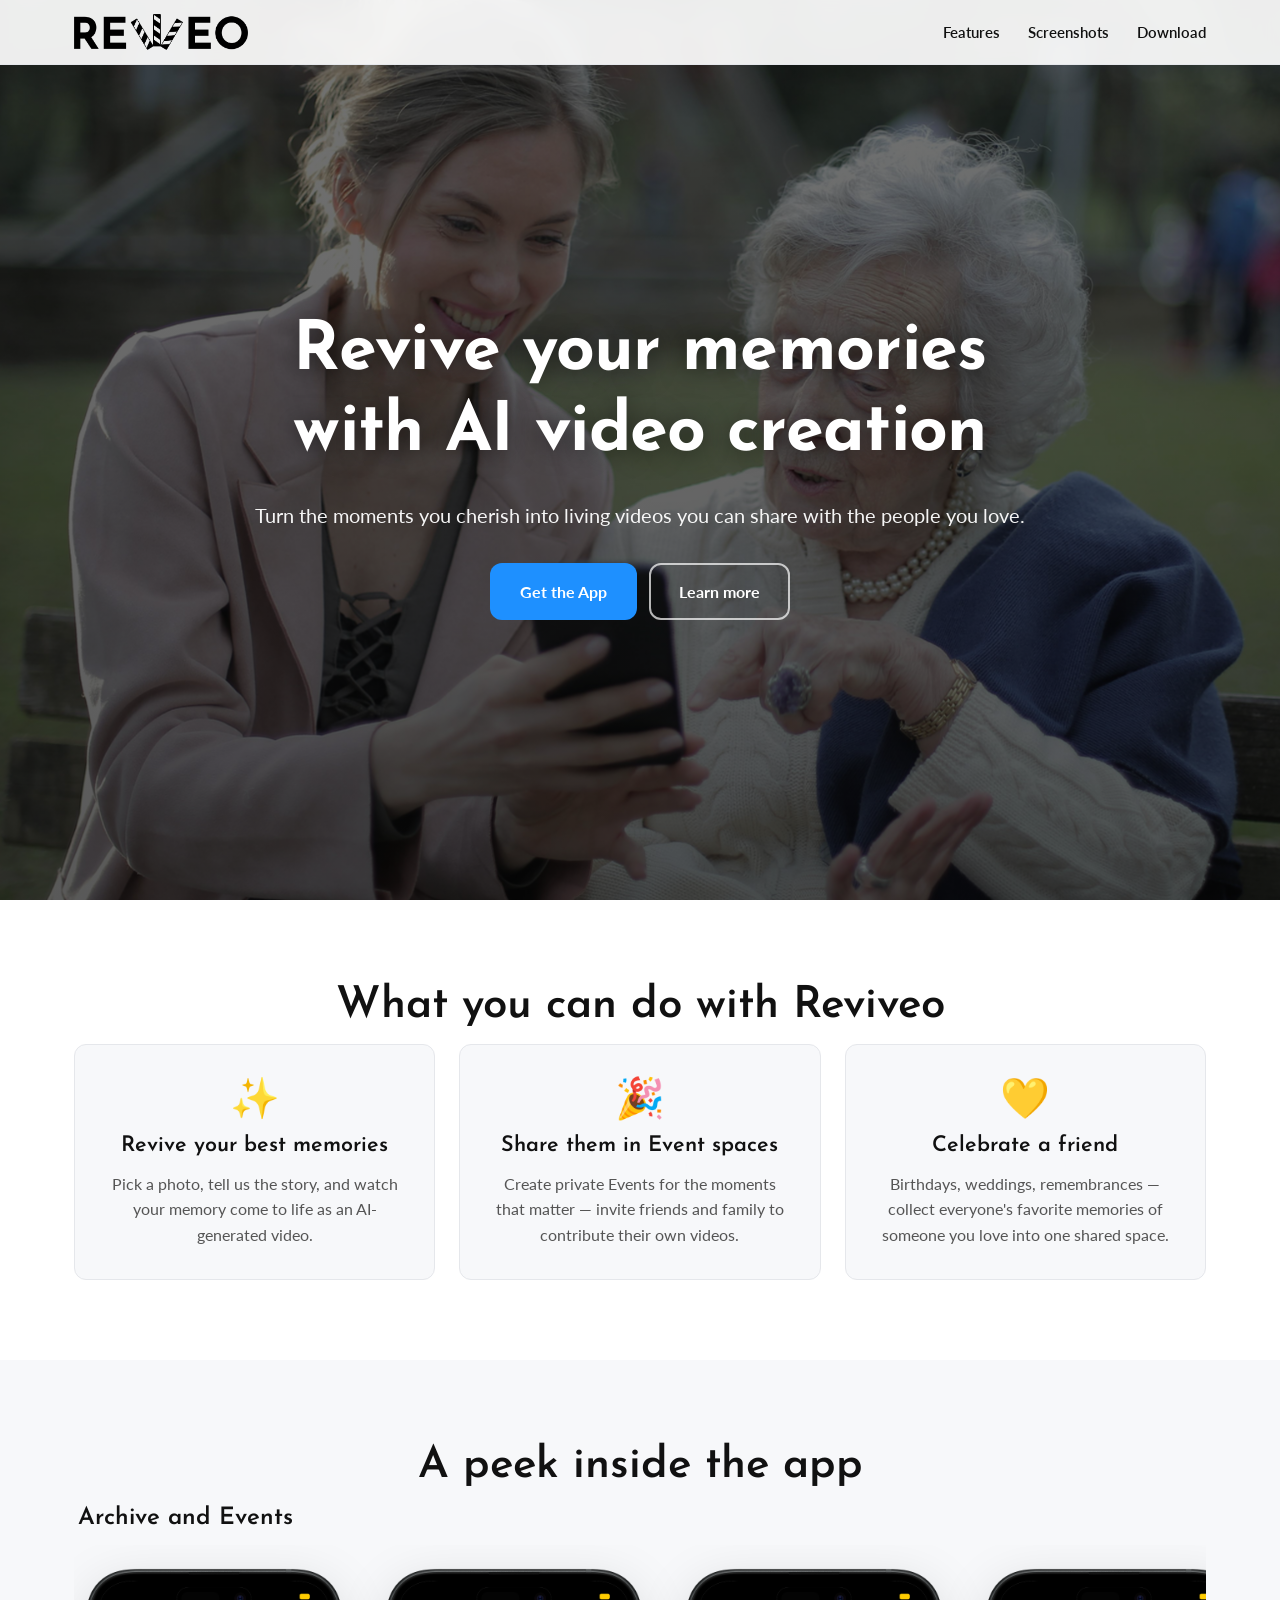
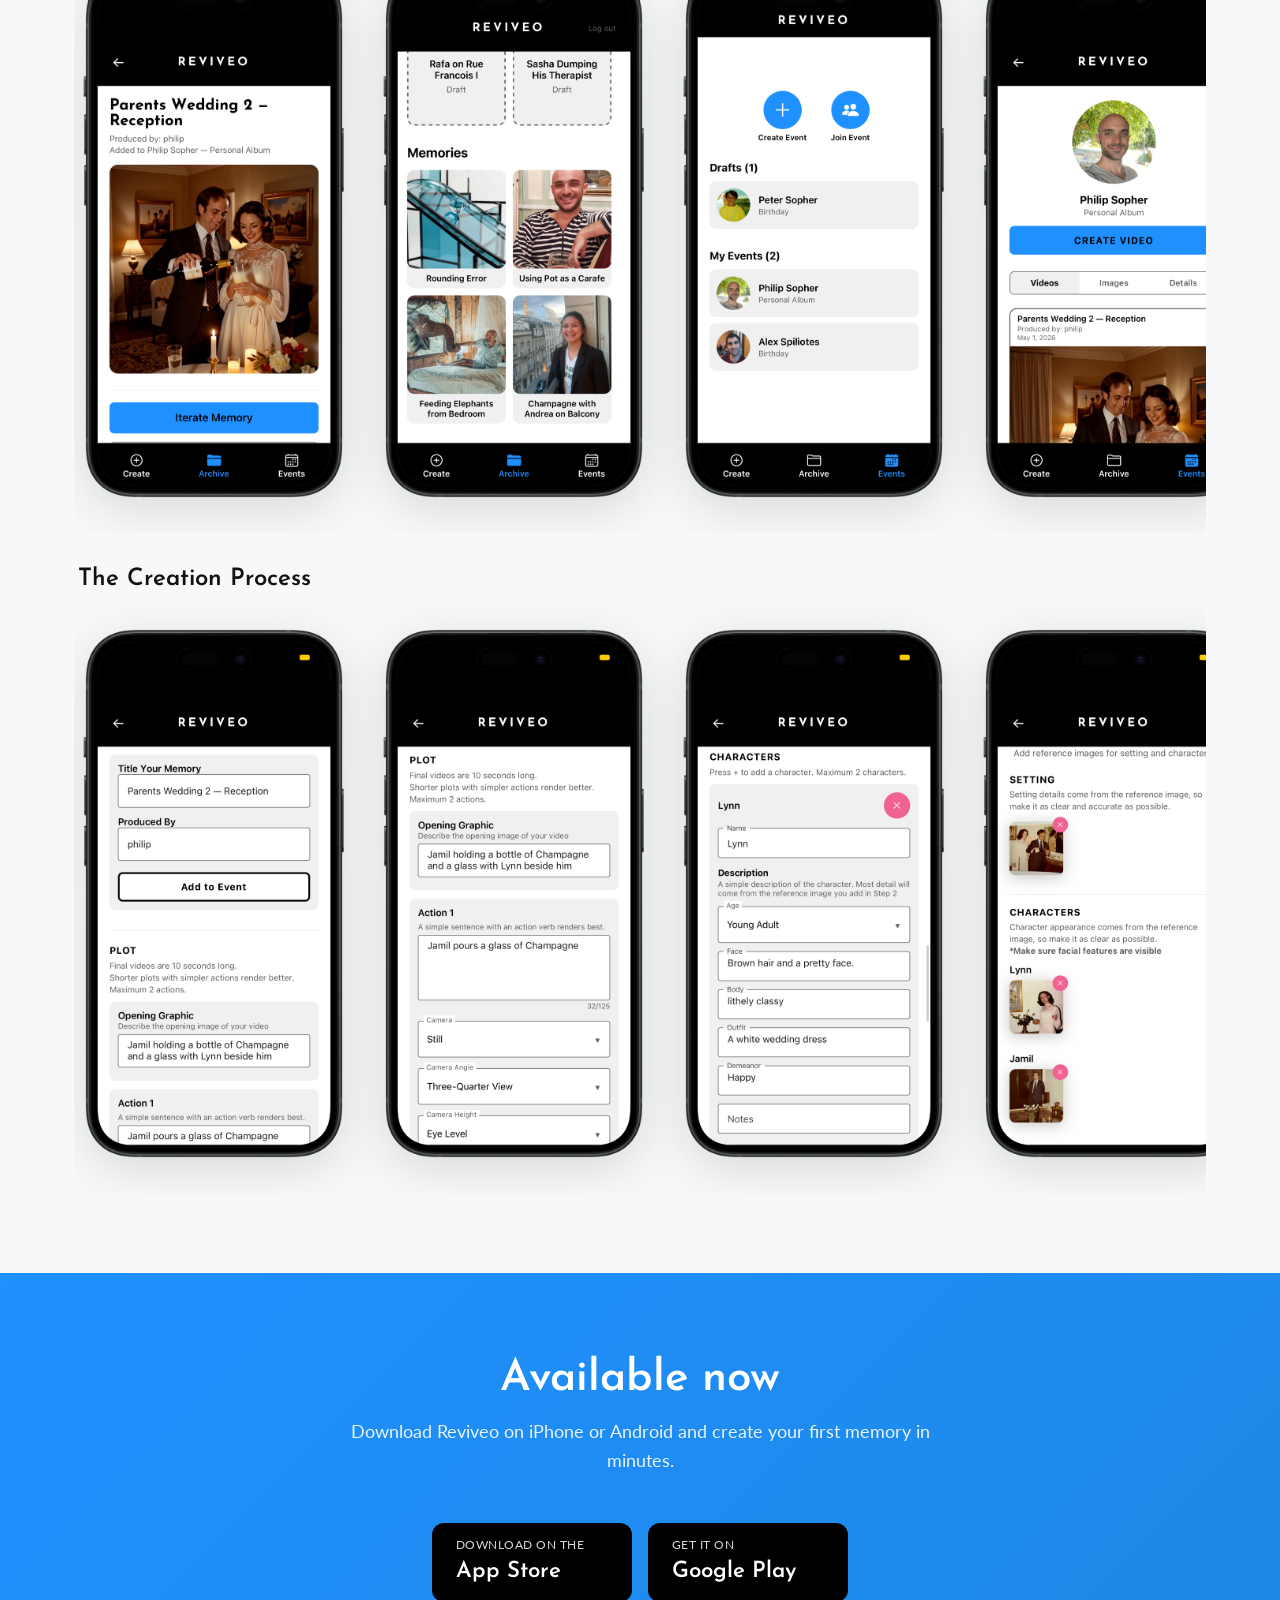
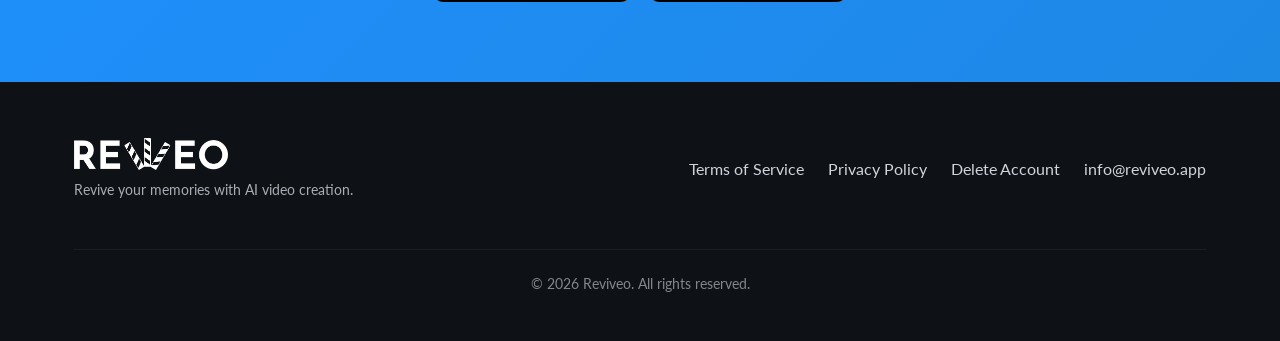
==== commit 12c7ccee: "Add delete-account.html for Play Store data deletion link Google Play's Data Safety form requires a " ====
--- a/index.html
+++ b/index.html
@@ -129,6 +129,7 @@
       <div class="footer-links">
         <a href="terms.html">Terms of Service</a>
         <a href="privacy.html">Privacy Policy</a>
+        <a href="delete-account.html">Delete Account</a>
         <a href="mailto:info@reviveo.app">info@reviveo.app</a>
       </div>
       <p class="footer-copy">&copy; <span id="footer-year">2026</span> Reviveo. All rights reserved.</p>
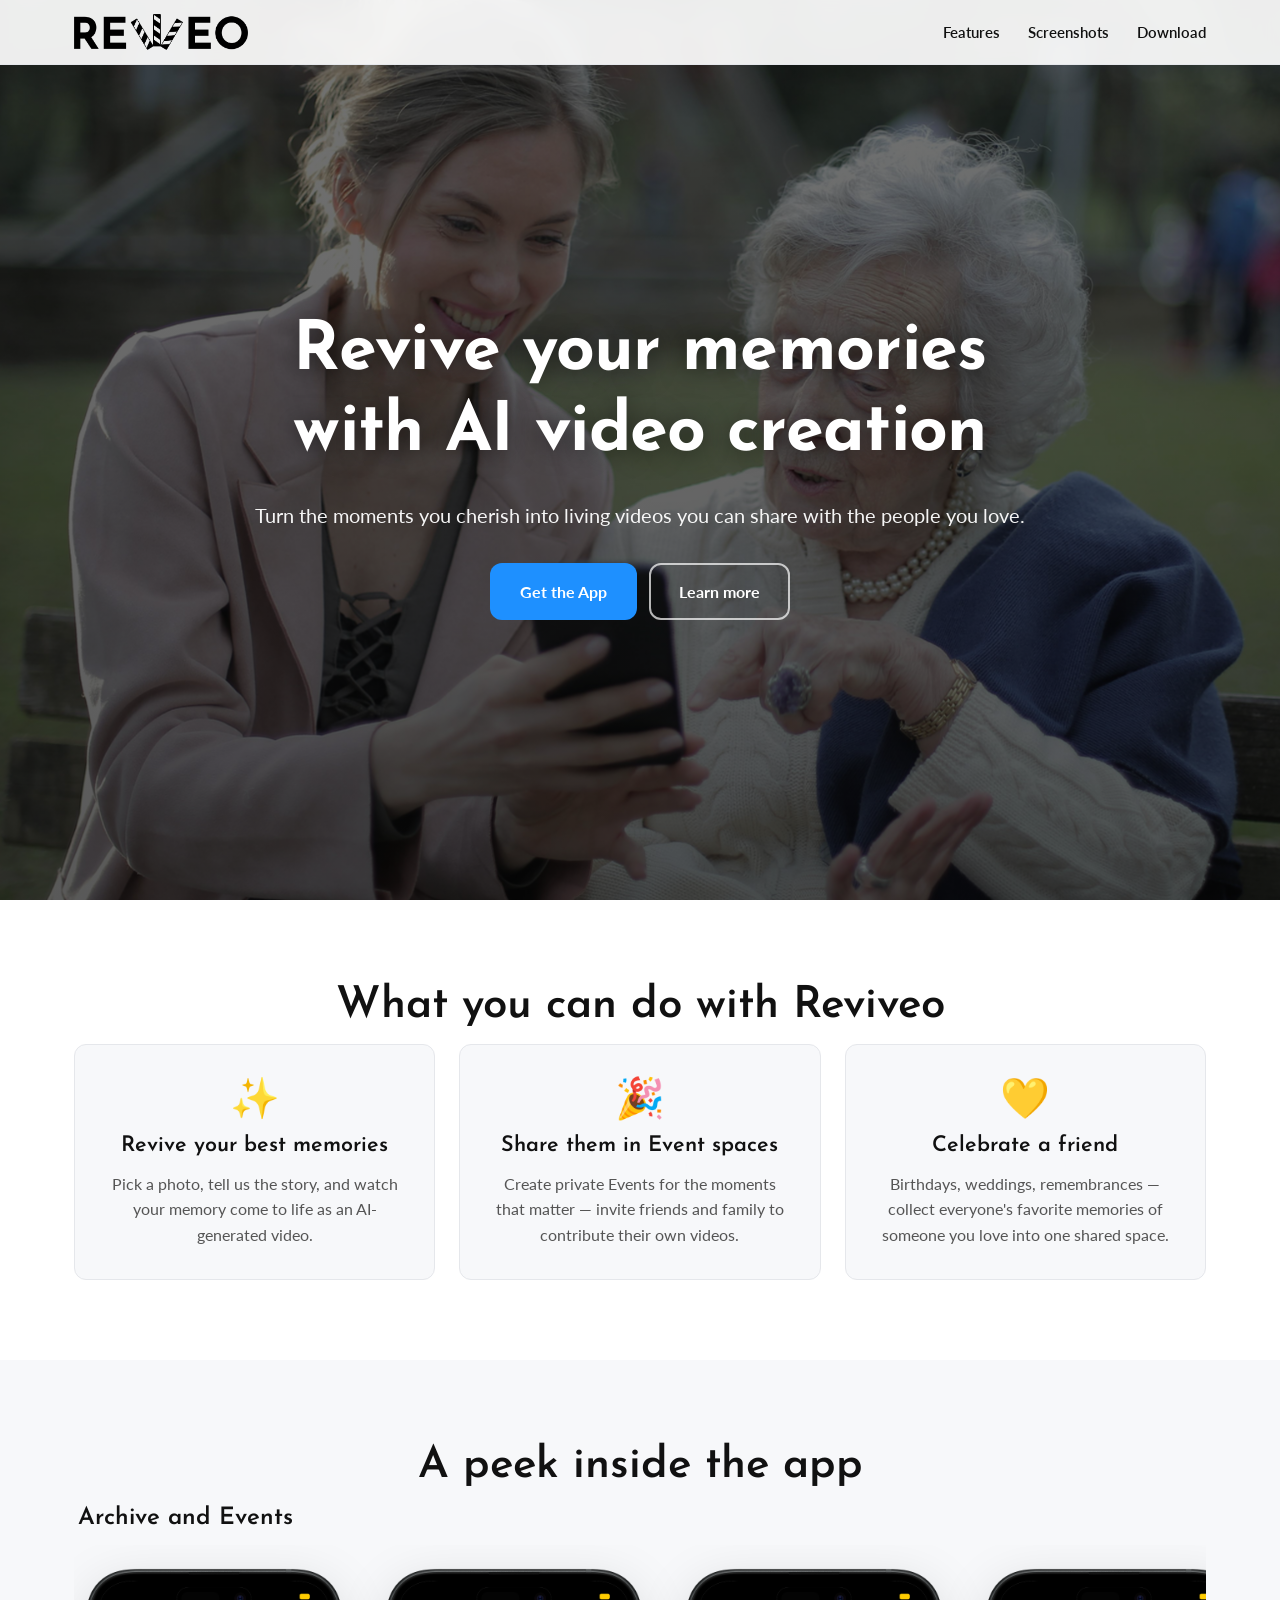
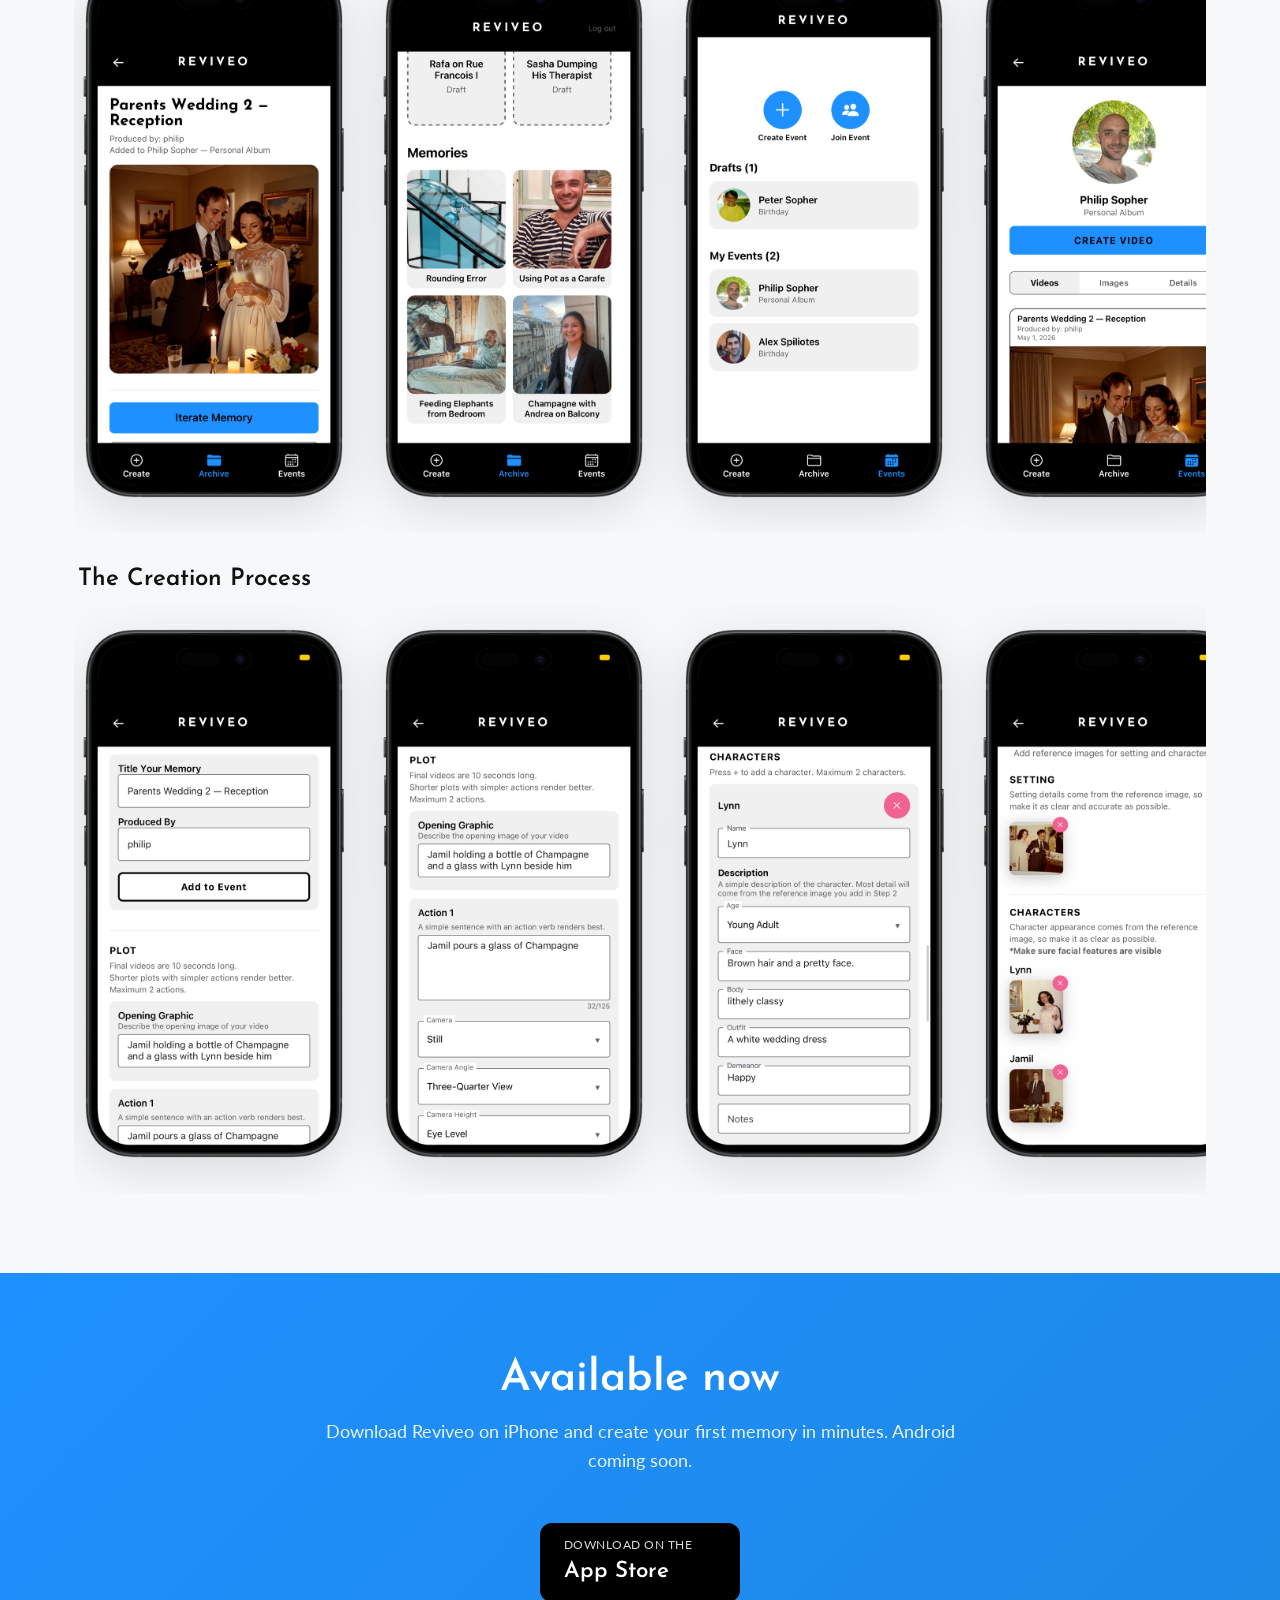
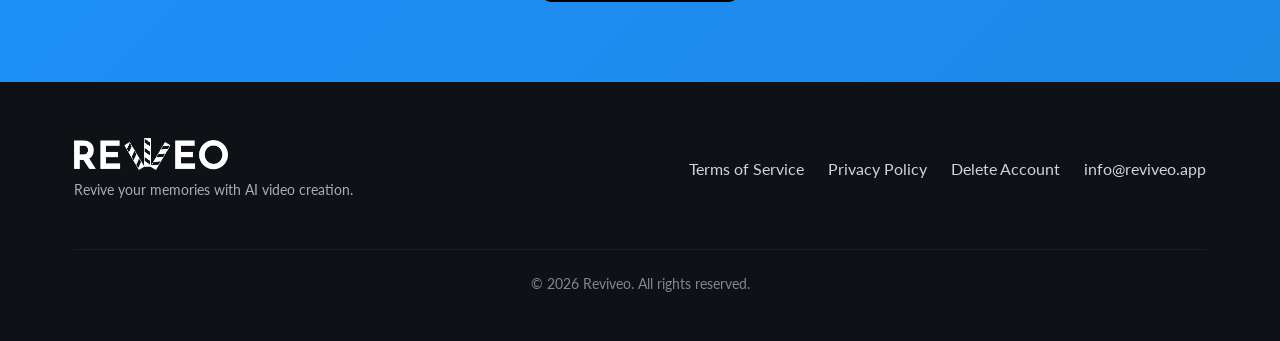
==== commit 5d336088: "Wire App Store button to live listing; hide Google Play until launch Co-Authored-By: Claude Opus 4.7" ====
--- a/index.html
+++ b/index.html
@@ -106,15 +106,11 @@
   <section id="download" class="section download">
     <div class="container">
       <h2 class="section-title">Available now</h2>
-      <p class="section-lead">Download Reviveo on iPhone or Android and create your first memory in minutes.</p>
+      <p class="section-lead">Download Reviveo on iPhone and create your first memory in minutes. Android coming soon.</p>
       <div class="store-buttons">
-        <a href="#" class="store-btn" aria-label="Download on the App Store">
+        <a href="https://apps.apple.com/us/app/reviveo/id6770533668" class="store-btn" aria-label="Download on the App Store">
           <span class="store-btn-eyebrow">Download on the</span>
           <span class="store-btn-name">App Store</span>
-        </a>
-        <a href="#" class="store-btn" aria-label="Get it on Google Play">
-          <span class="store-btn-eyebrow">Get it on</span>
-          <span class="store-btn-name">Google Play</span>
         </a>
       </div>
     </div>
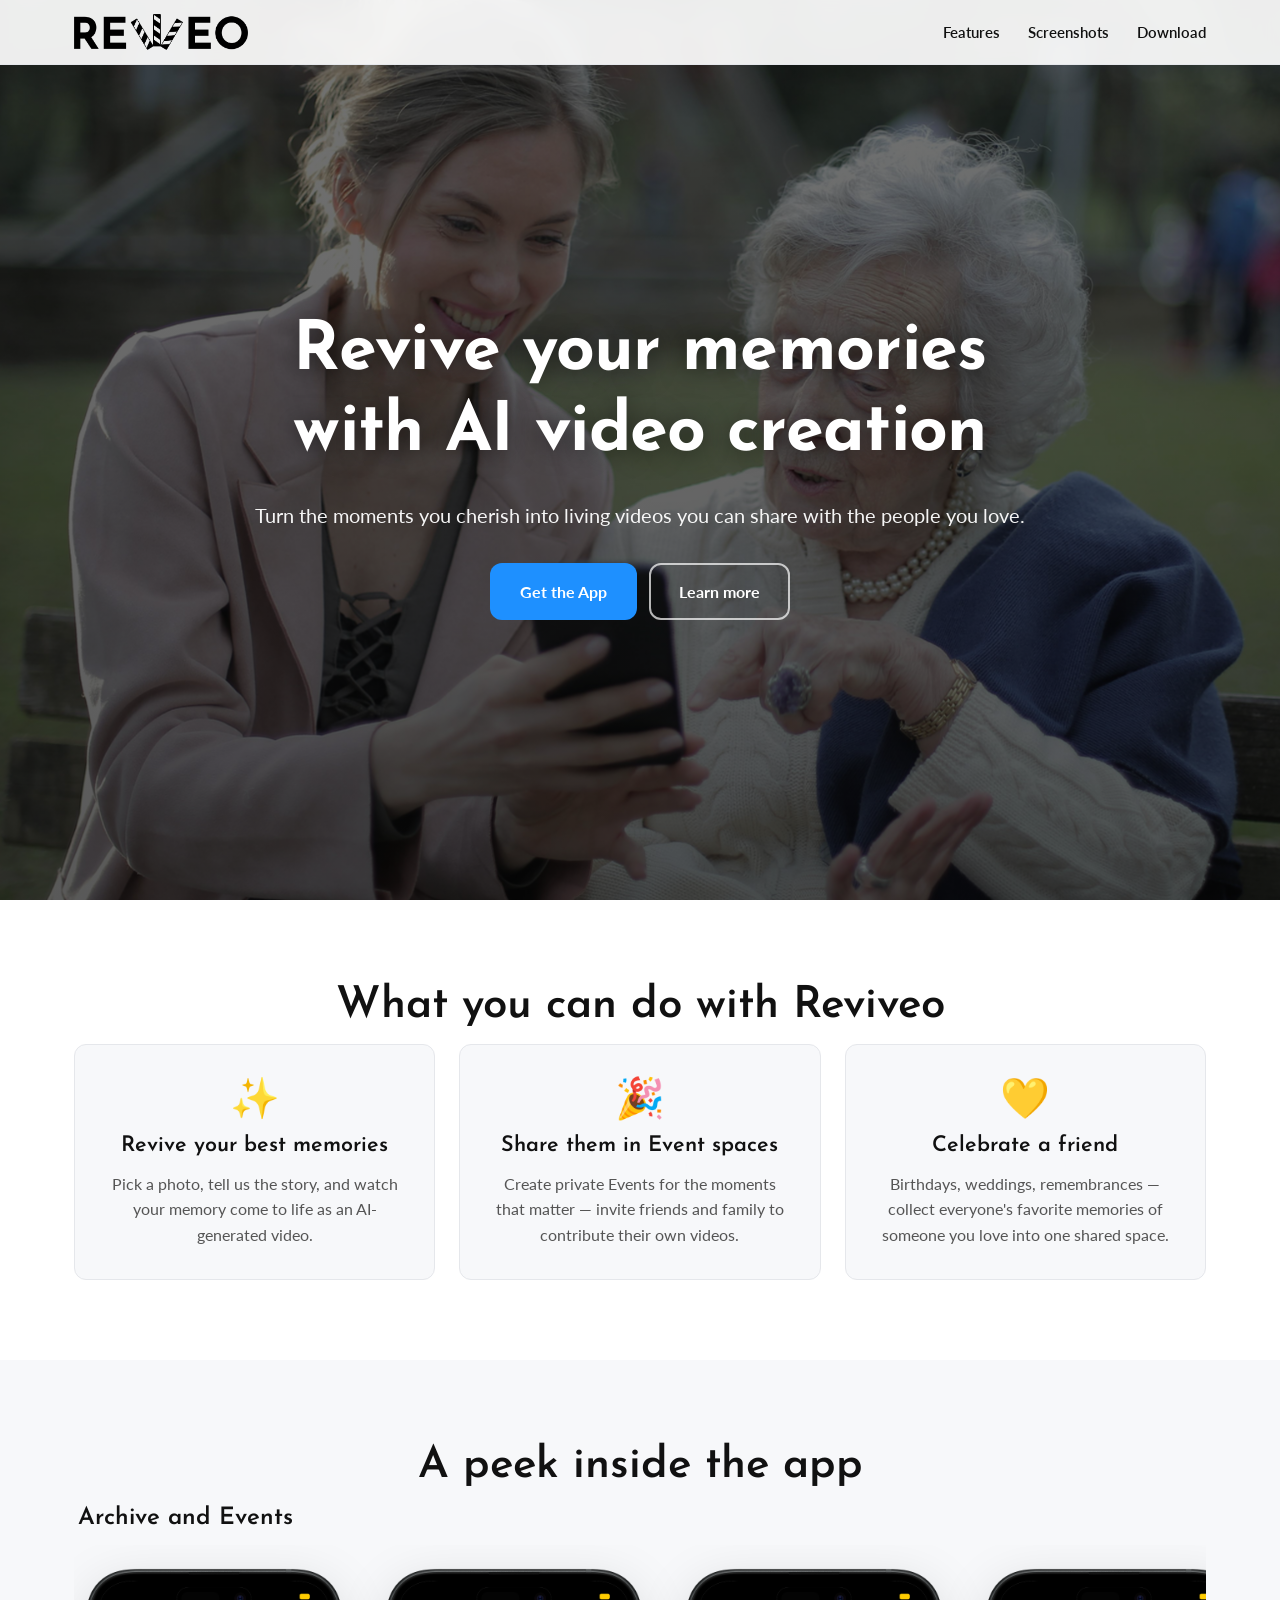
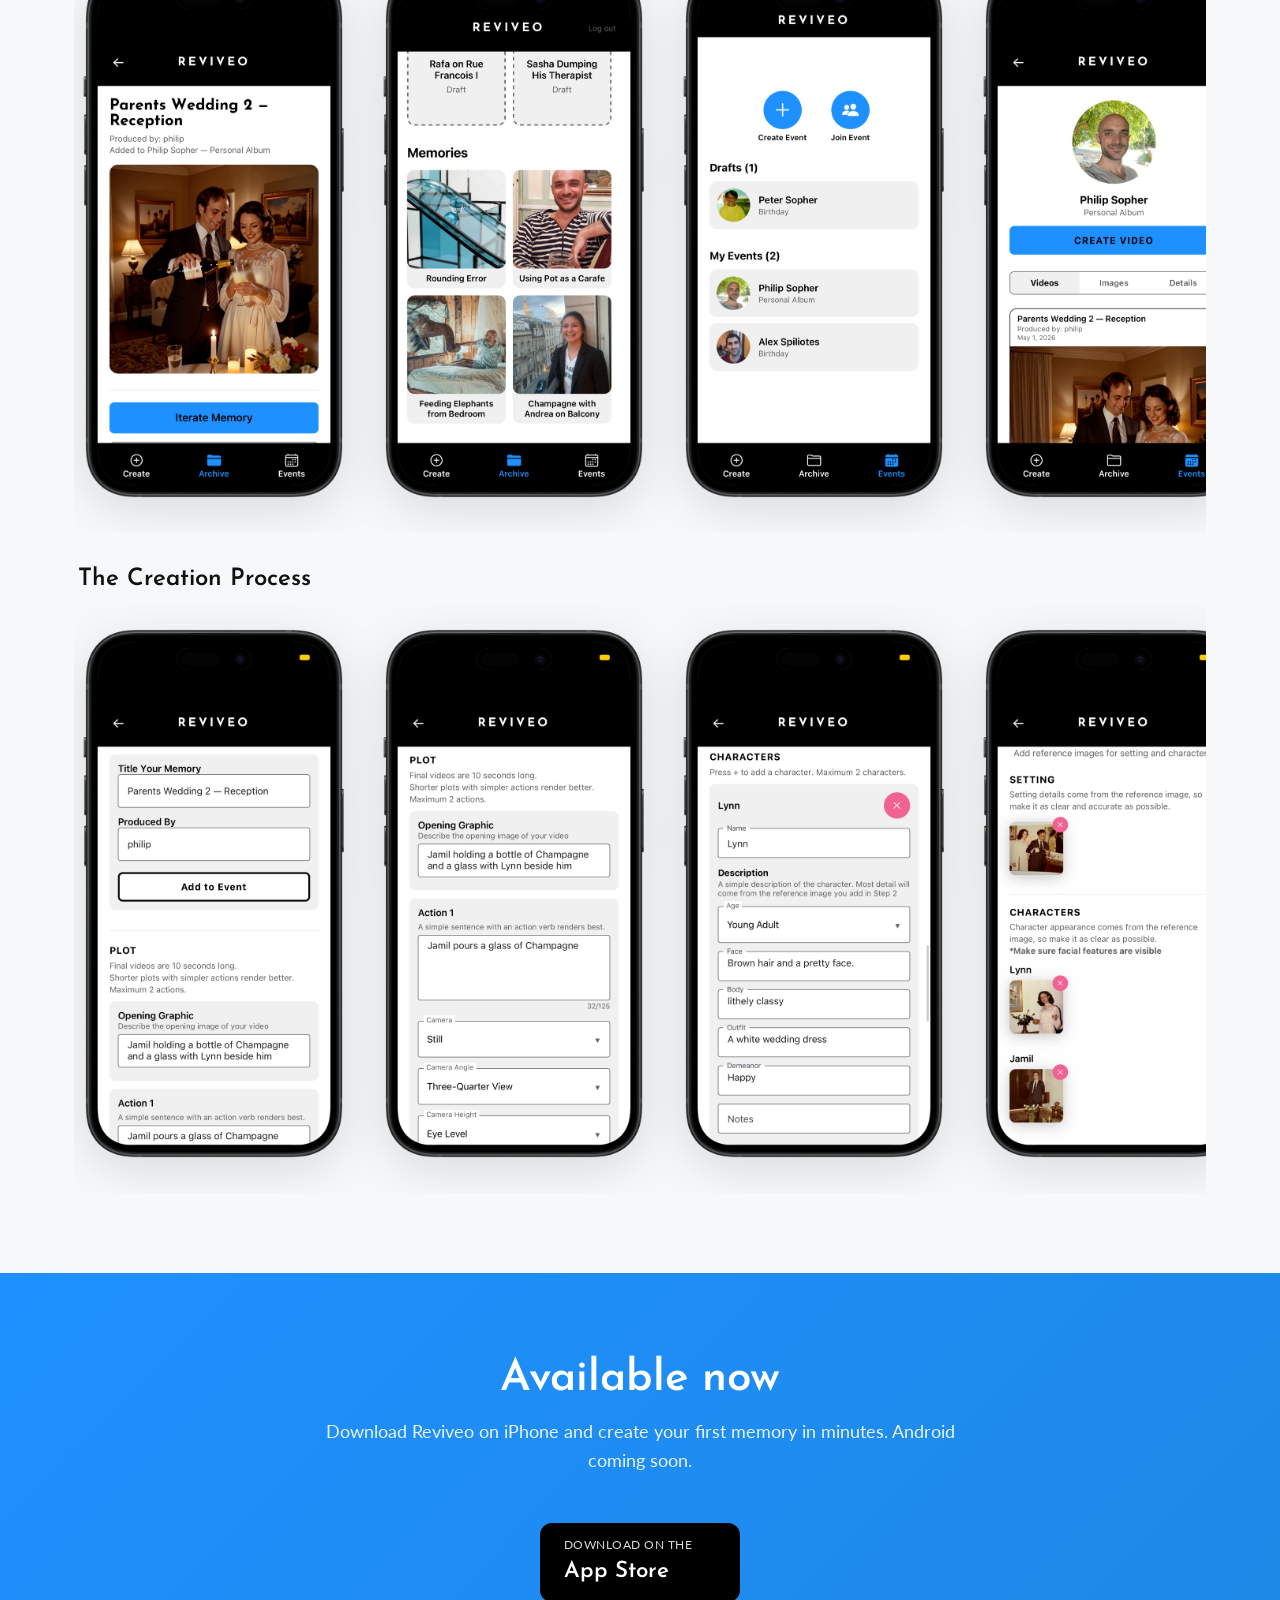
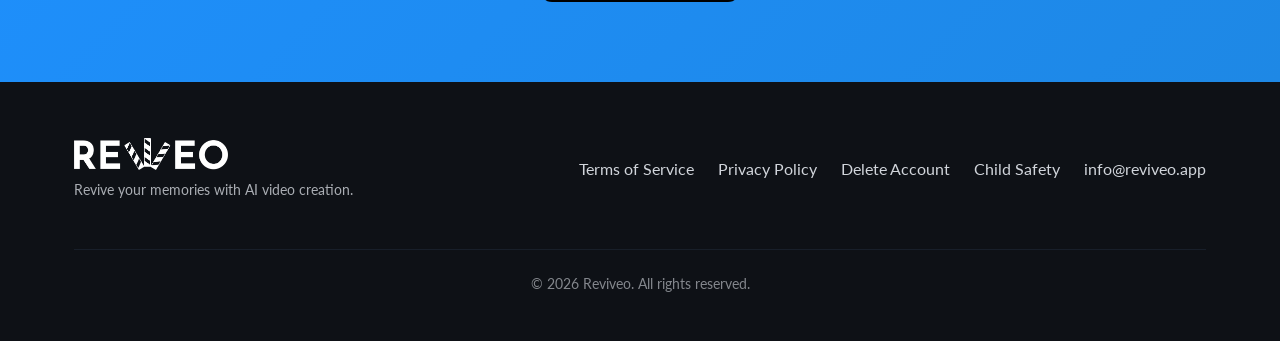
==== commit a3cc4869: "Add Child Safety Standards page for Google Play CSAE compliance Google Play requires apps in the soc" ====
--- a/index.html
+++ b/index.html
@@ -126,6 +126,7 @@
         <a href="terms.html">Terms of Service</a>
         <a href="privacy.html">Privacy Policy</a>
         <a href="delete-account.html">Delete Account</a>
+        <a href="child-safety.html">Child Safety</a>
         <a href="mailto:info@reviveo.app">info@reviveo.app</a>
       </div>
       <p class="footer-copy">&copy; <span id="footer-year">2026</span> Reviveo. All rights reserved.</p>
